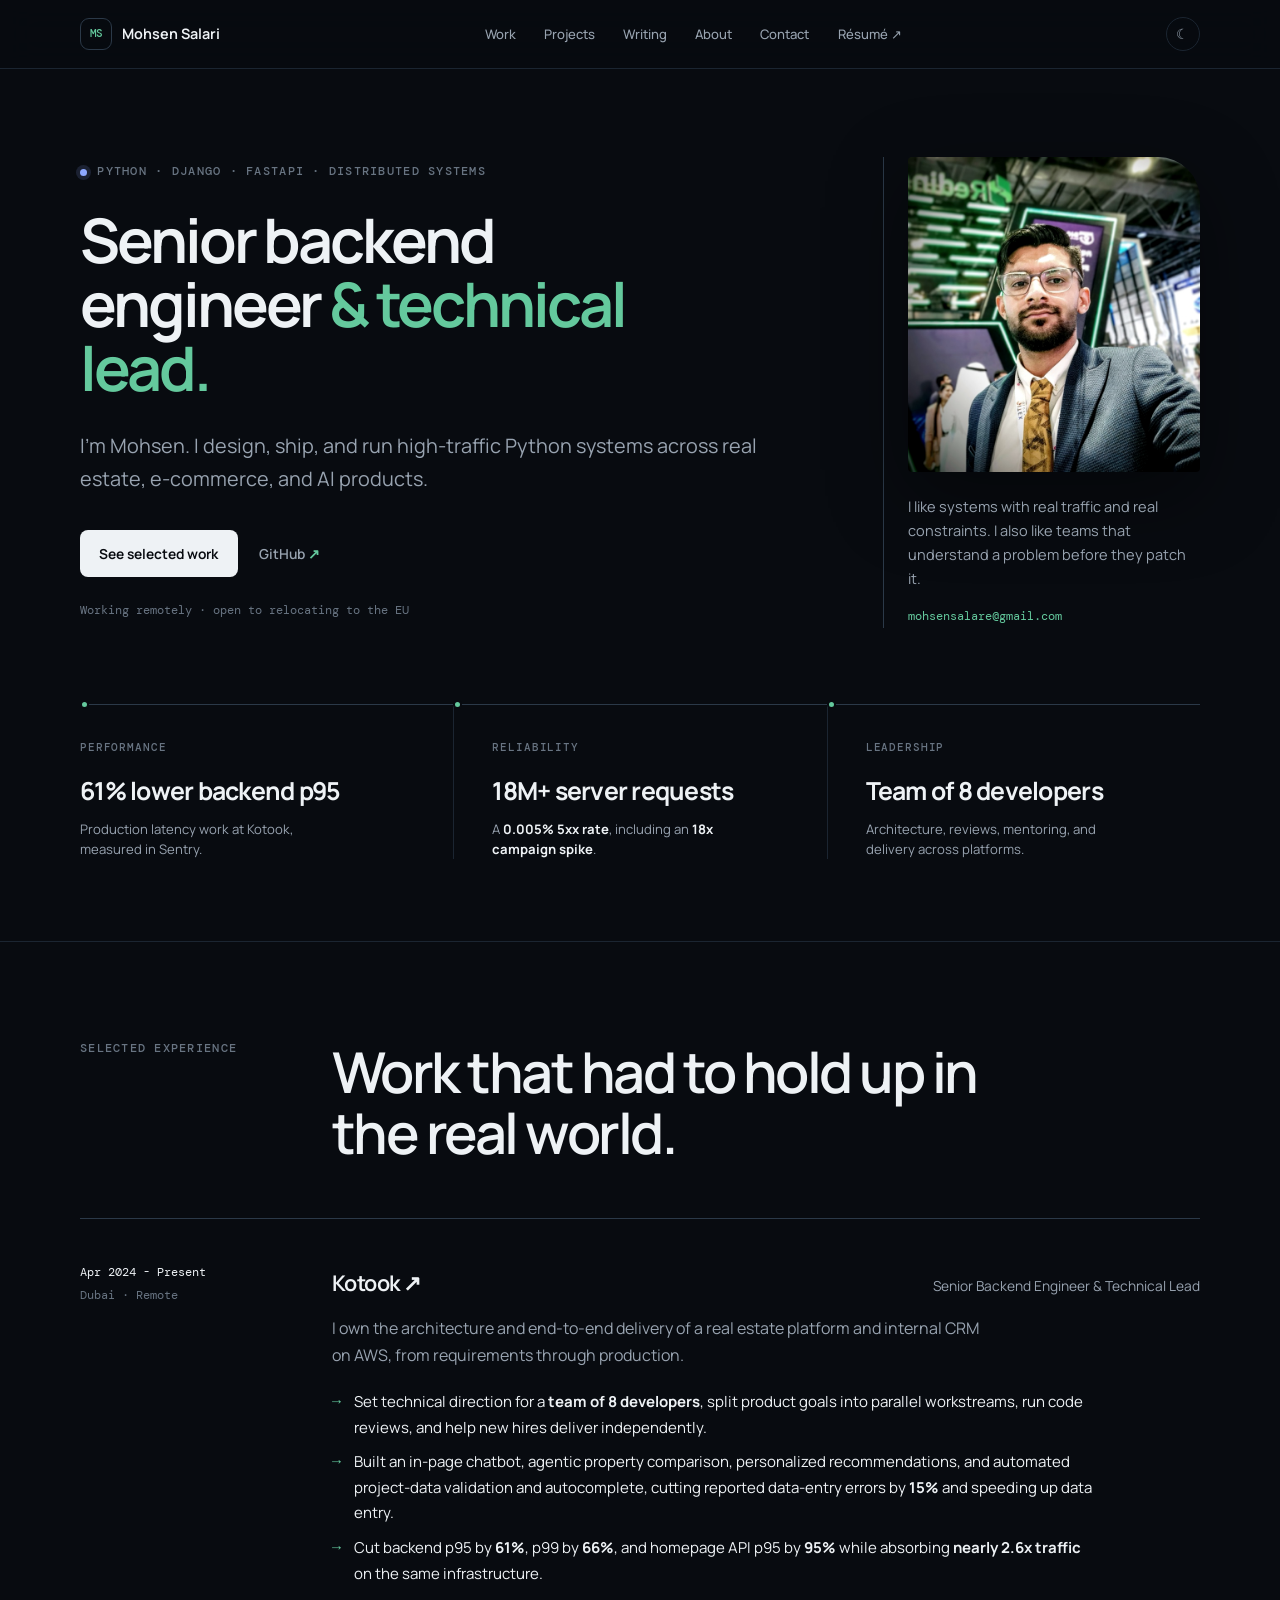
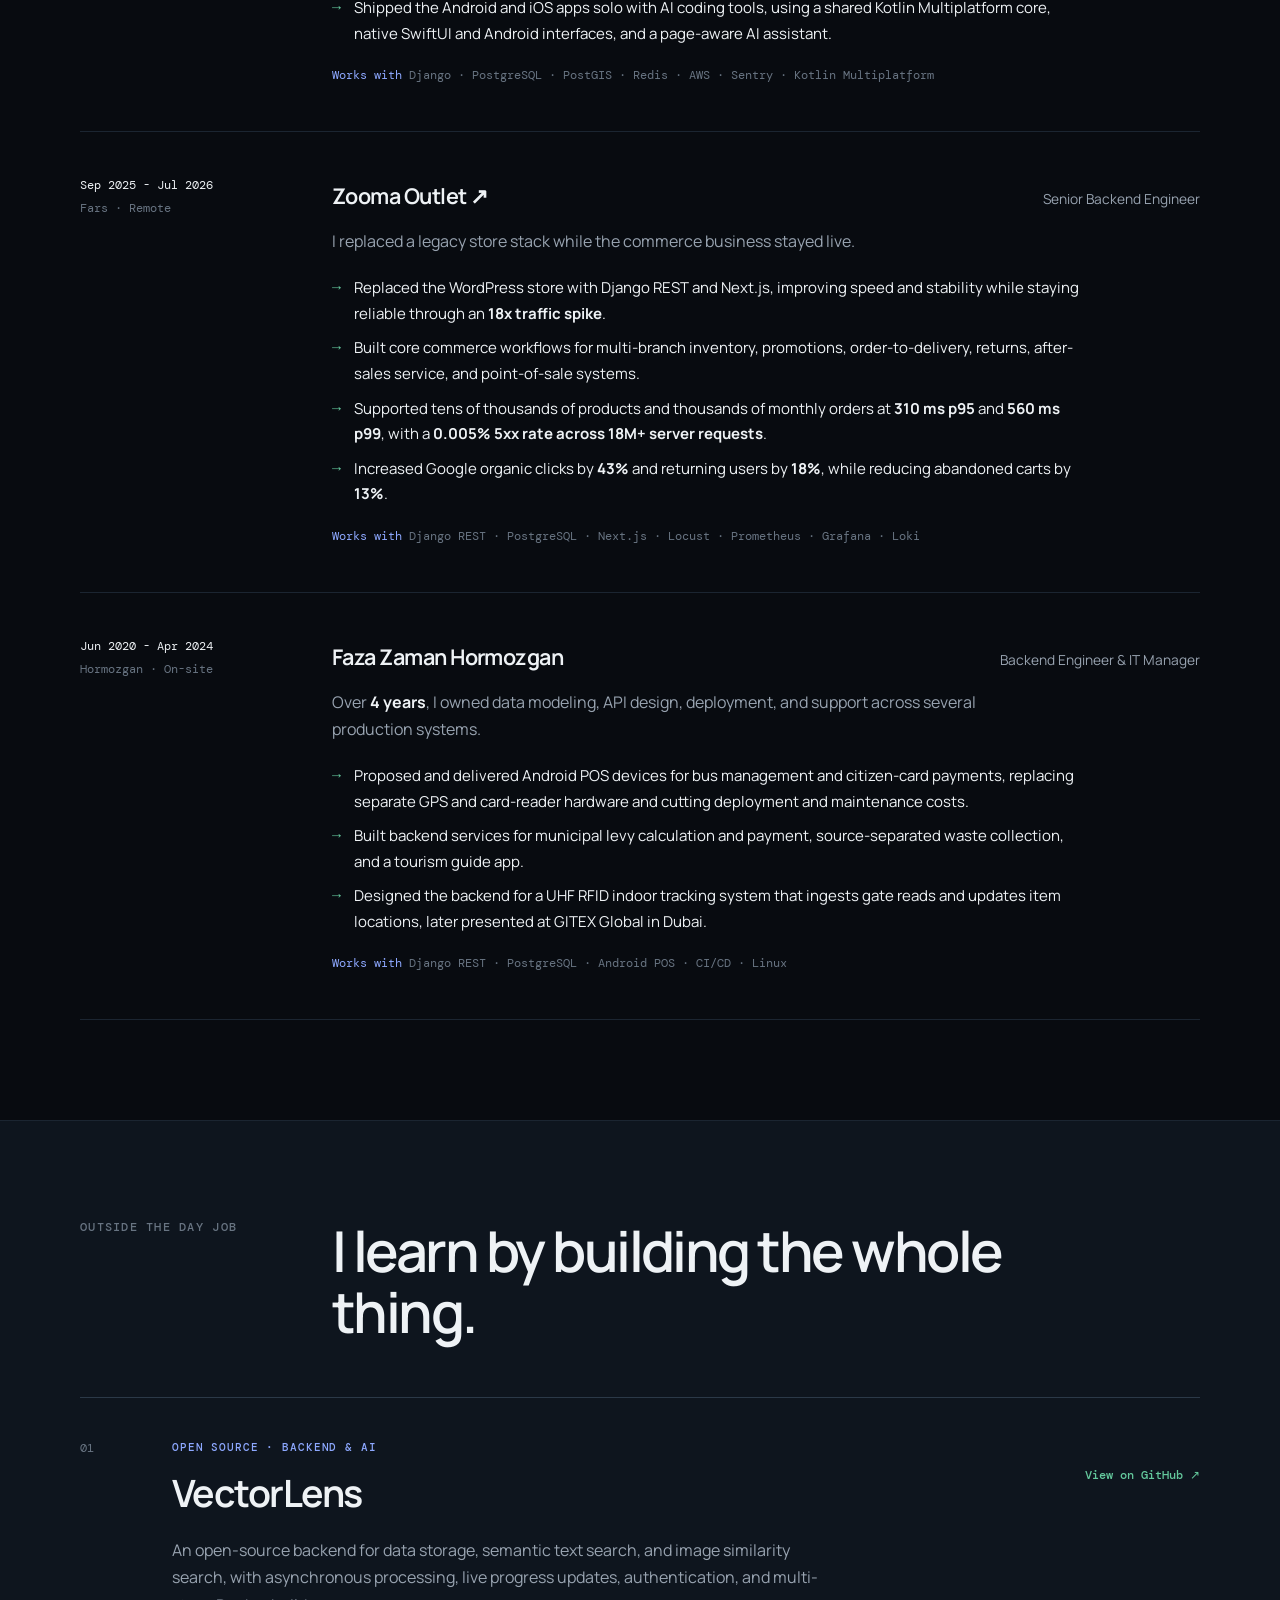
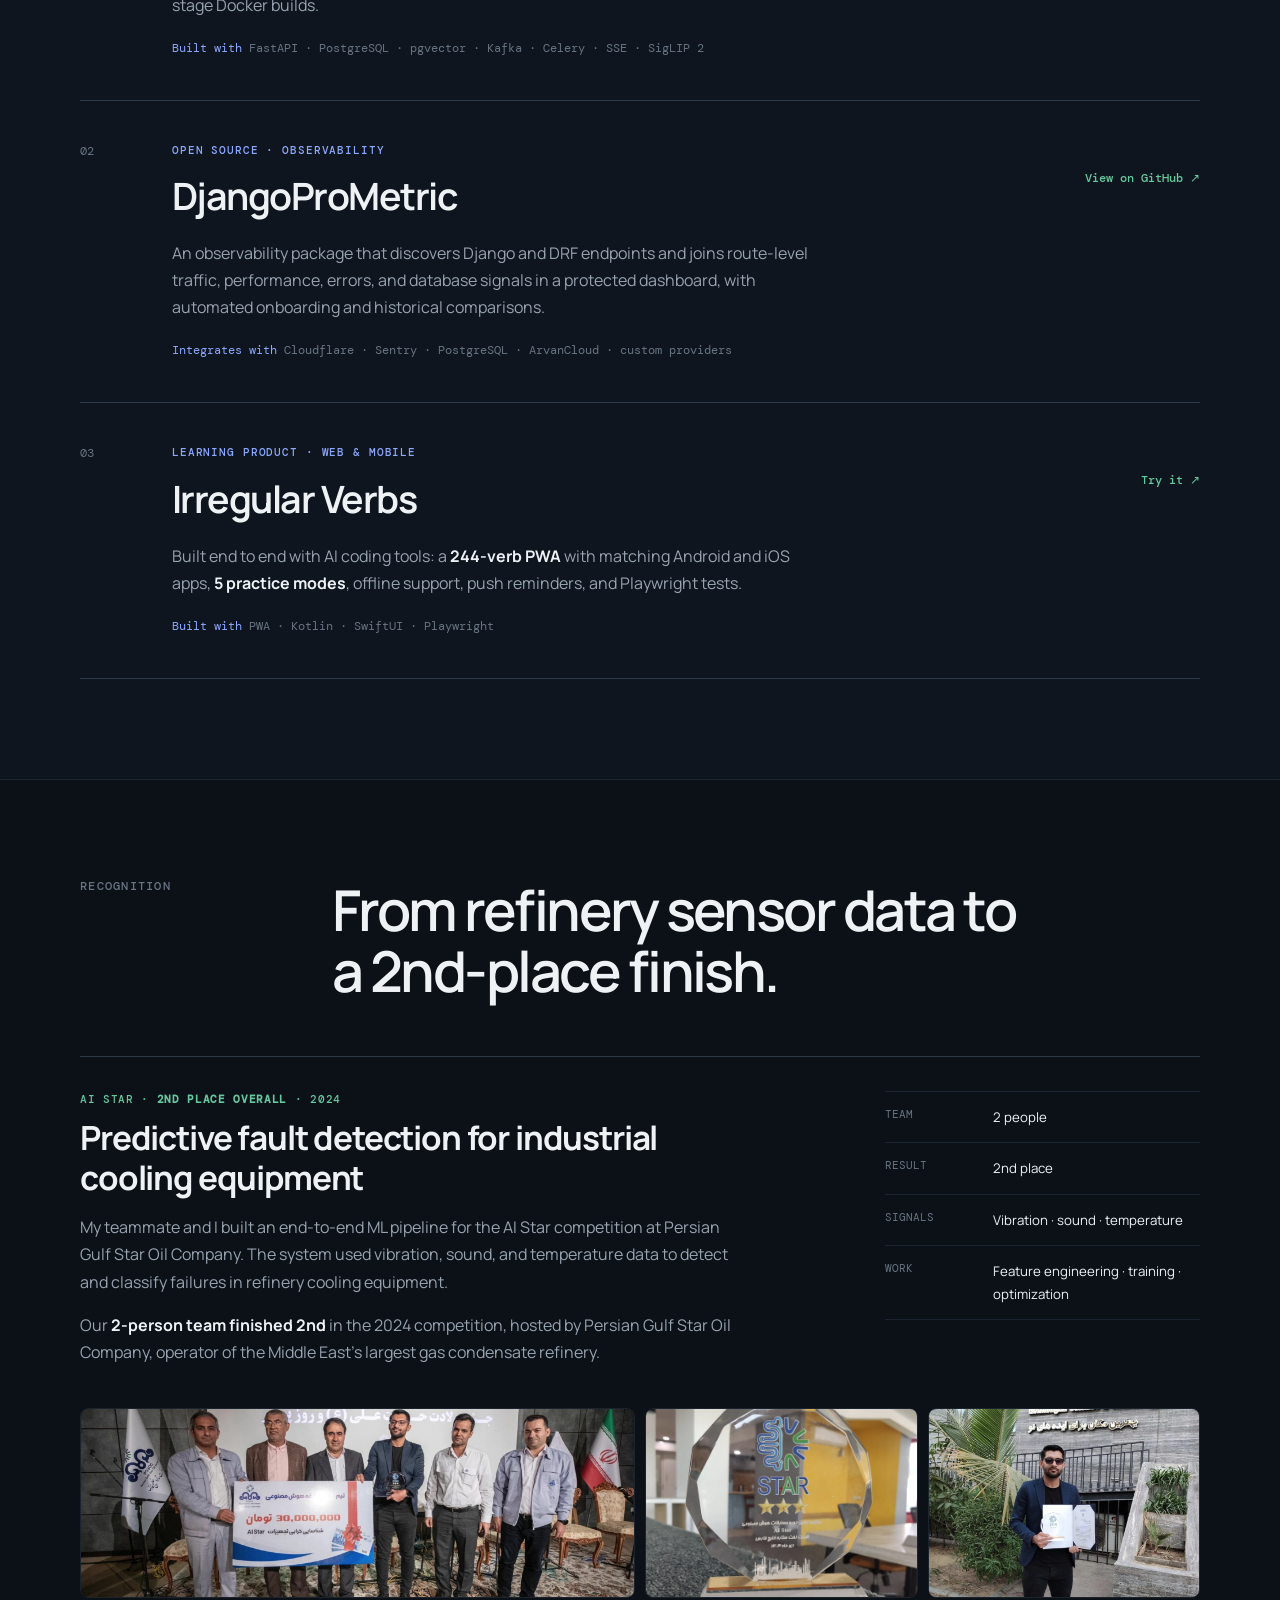
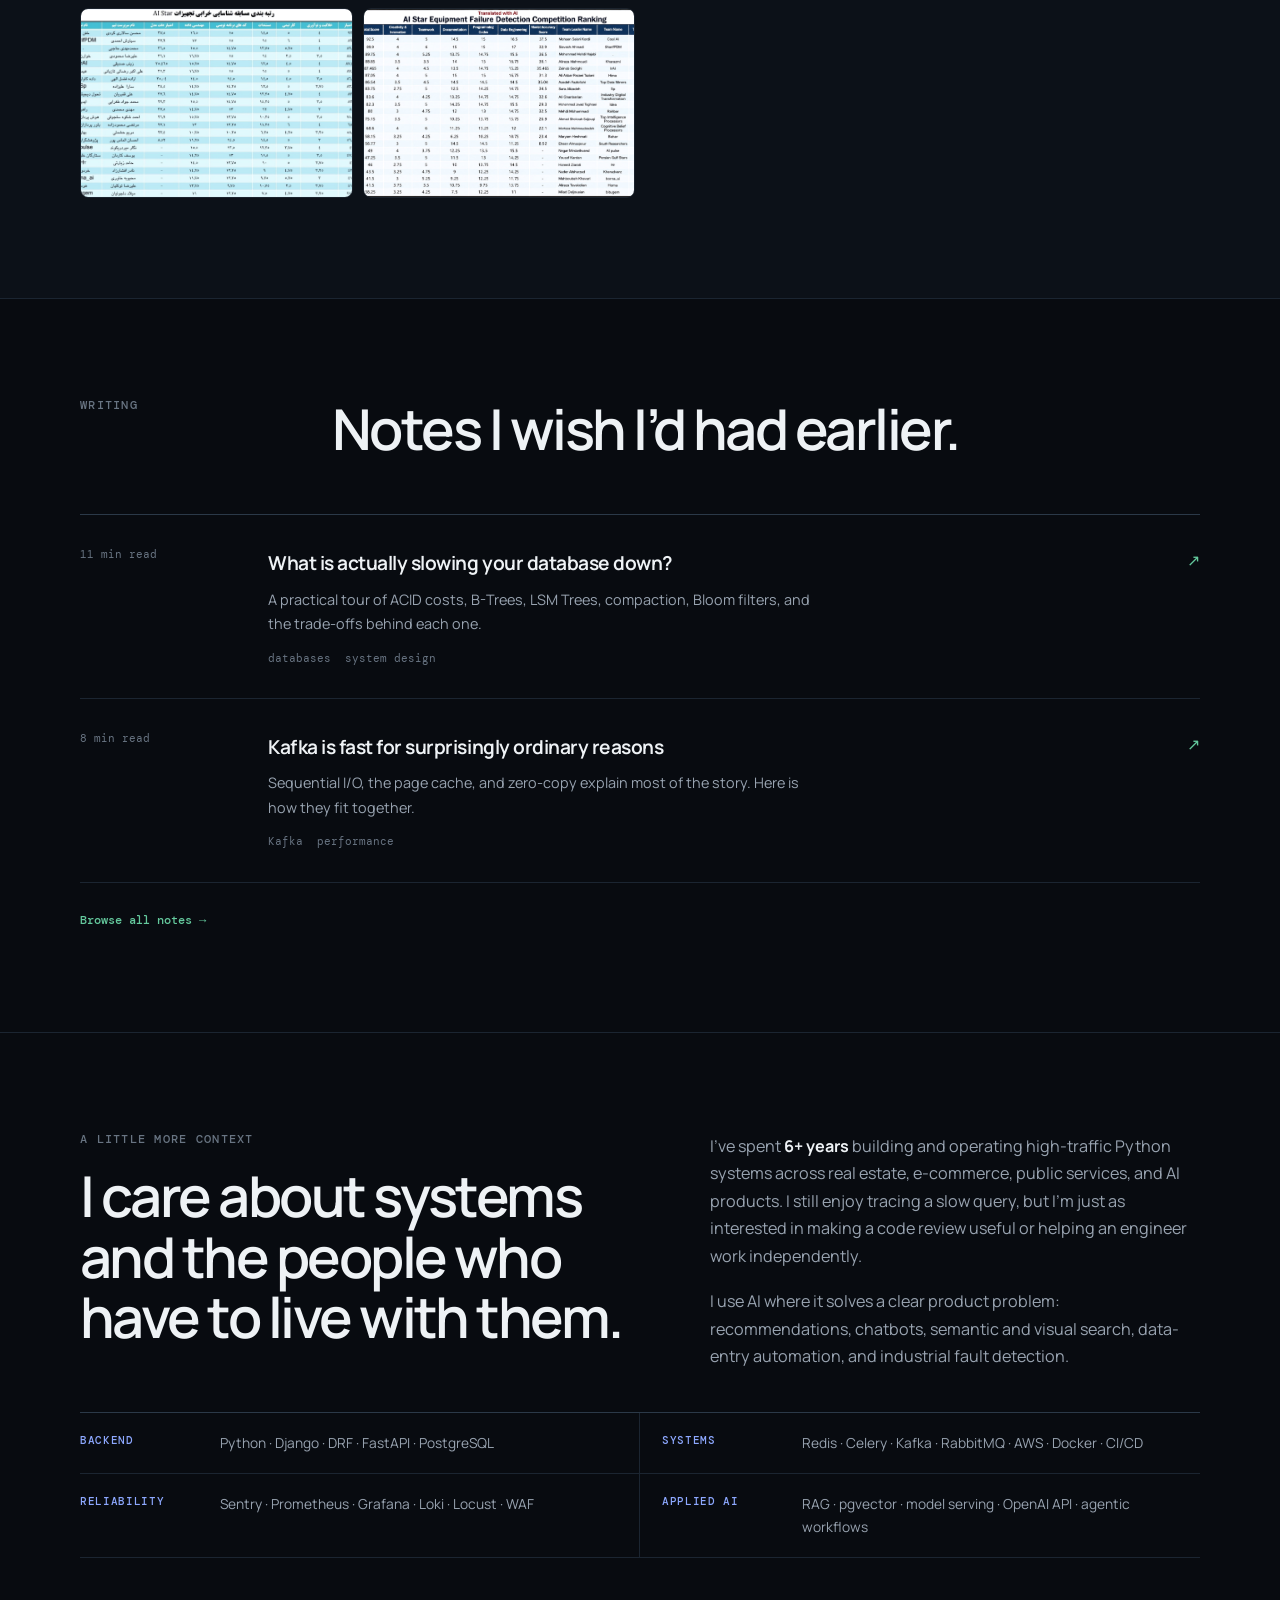
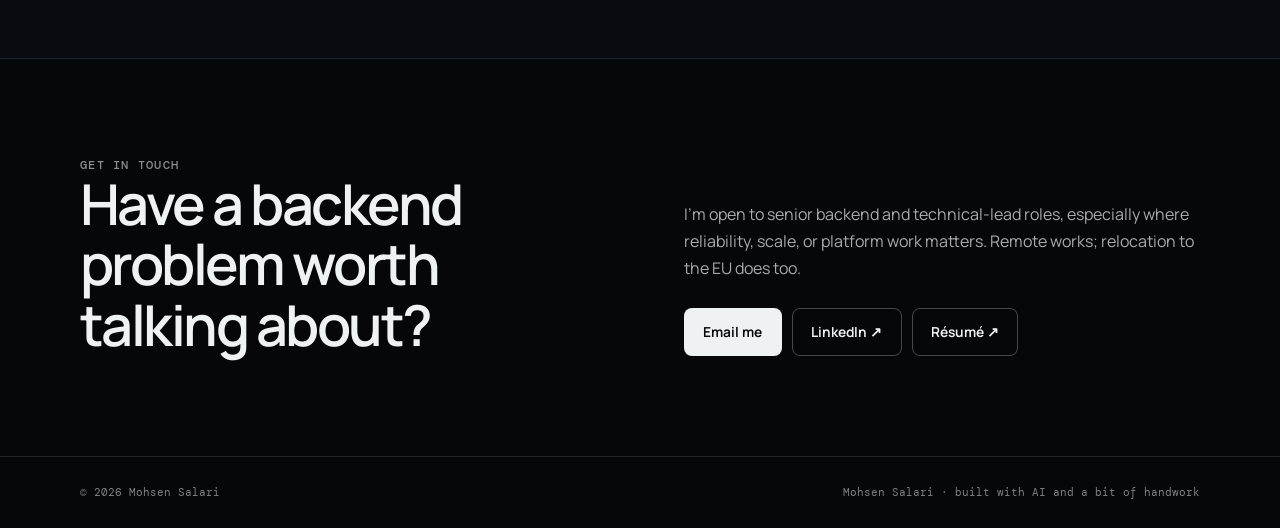
==== index.html @ 6bbbc117 "Publish portfolio and resume" ====
<!DOCTYPE html>
<html lang="en" data-theme="dark">
<head>
<meta charset="UTF-8" />
<meta name="viewport" content="width=device-width, initial-scale=1.0" />
<title>Mohsen Salari - Senior Backend Engineer</title>
<meta name="description" content="Mohsen Salari is a senior Python backend engineer and technical lead building reliable APIs, data systems, and production infrastructure." />
<meta name="author" content="Mohsen Salari" />
<meta name="keywords" content="Mohsen Salari, senior backend engineer, Python, Django, FastAPI, distributed systems, PostgreSQL, technical lead" />
<meta name="robots" content="index, follow" />
<meta name="theme-color" content="#080b10" />
<link rel="canonical" href="https://mohsensalare.ir/" />

<meta property="og:type" content="website" />
<meta property="og:site_name" content="Mohsen Salari" />
<meta property="og:locale" content="en_US" />
<meta property="og:url" content="https://mohsensalare.ir/" />
<meta property="og:title" content="Mohsen Salari - Senior Backend Engineer" />
<meta property="og:description" content="Senior Python backend engineer and technical lead working across APIs, data, infrastructure, reliability, and applied AI." />
<meta property="og:image" content="https://mohsensalare.ir/assets/img/mohsen.jpg" />

<meta name="twitter:card" content="summary_large_image" />
<meta name="twitter:title" content="Mohsen Salari - Senior Backend Engineer" />
<meta name="twitter:description" content="Python backends, distributed systems, technical leadership, and practical AI." />
<meta name="twitter:image" content="https://mohsensalare.ir/assets/img/mohsen.jpg" />

<link rel="preconnect" href="https://fonts.googleapis.com" />
<link rel="preconnect" href="https://fonts.gstatic.com" crossorigin />
<link href="https://fonts.googleapis.com/css2?family=DM+Mono:wght@300;400;500&amp;family=Manrope:wght@400;500;600;700&amp;display=swap" rel="stylesheet" />
<link rel="icon" href="data:image/svg+xml,<svg xmlns='http://www.w3.org/2000/svg' viewBox='0 0 100 100'><rect width='100' height='100' rx='22' fill='%23111b2e'/><text x='50' y='68' font-size='54' font-family='Arial' font-weight='700' fill='%23f4f7fb' text-anchor='middle'>MS</text></svg>" />
<link rel="stylesheet" href="assets/css/style.css" />

<script type="application/ld+json">
{
  "@context": "https://schema.org",
  "@type": "Person",
  "name": "Mohsen Salari",
  "url": "https://mohsensalare.ir/",
  "image": "https://mohsensalare.ir/assets/img/mohsen.jpg",
  "jobTitle": "Senior Backend Engineer and Technical Lead",
  "email": "mailto:mohsensalare@gmail.com",
  "knowsAbout": ["Python", "Django", "FastAPI", "Distributed Systems", "PostgreSQL", "Backend Engineering"],
  "sameAs": [
    "https://github.com/mohsensalare",
    "https://www.linkedin.com/in/mohsensalare"
  ]
}
</script>
</head>
<body>

<header class="nav">
  <div class="wrap nav-inner">
    <a href="#top" class="brand" aria-label="Mohsen Salari, home"><span class="sig">MS</span><span>Mohsen Salari</span></a>
    <nav class="nav-links" id="navlinks" aria-label="Main navigation">
      <a href="#work">Work</a>
      <a href="#projects">Projects</a>
      <a href="#writing">Writing</a>
      <a href="#about">About</a>
      <a href="#contact">Contact</a>
      <a href="assets/MohsenSalari-Resume.pdf" target="_blank" rel="noopener">Résumé ↗</a>
    </nav>
    <div class="nav-actions">
      <button class="theme-toggle" id="themeBtn" aria-label="Switch color theme">☾</button>
      <button class="nav-toggle" id="navToggle" aria-label="Open menu" aria-expanded="false">Menu</button>
    </div>
  </div>
</header>

<main>
  <section class="hero" id="top">
    <div class="wrap hero-layout">
      <div class="hero-copy reveal">
        <p class="eyebrow"><span class="status-dot" aria-hidden="true"></span>Python · Django · FastAPI · Distributed systems</p>
        <h1>Senior backend engineer <em>&amp; technical lead.</em></h1>
        <p class="lead">I’m Mohsen. I design, ship, and run high-traffic Python systems across real estate, e-commerce, and AI products.</p>
        <div class="hero-cta">
          <a href="#work" class="btn btn-primary">See selected work</a>
          <a href="https://github.com/mohsensalare" target="_blank" rel="noopener" class="text-link">GitHub <span>↗</span></a>
        </div>
        <p class="availability">Working remotely · open to relocating to the EU</p>
      </div>

      <aside class="hero-aside reveal" aria-label="A quick introduction">
        <figure class="portrait">
          <img src="assets/img/mohsen.jpg" alt="Mohsen Salari" />
        </figure>
        <p>I like systems with real traffic and real constraints. I also like teams that understand a problem before they patch it.</p>
        <a href="mailto:mohsensalare@gmail.com">mohsensalare@gmail.com</a>
      </aside>
    </div>

    <div class="wrap trace reveal" aria-label="Selected production outcomes">
      <div class="trace-line" aria-hidden="true"><span></span><span></span><span></span></div>
      <article>
        <span class="trace-label">Performance</span>
        <strong>61% lower backend p95</strong>
        <p>Production latency work at Kotook, measured in Sentry.</p>
      </article>
      <article>
        <span class="trace-label">Reliability</span>
        <strong>18M+ server requests</strong>
        <p>A <span class="metric">0.005% 5xx rate</span>, including an <span class="metric">18x campaign spike</span>.</p>
      </article>
      <article>
        <span class="trace-label">Leadership</span>
        <strong>Team of 8 developers</strong>
        <p>Architecture, reviews, mentoring, and delivery across platforms.</p>
      </article>
    </div>
  </section>

  <section id="work">
    <div class="wrap">
      <div class="section-head reveal">
        <p class="eyebrow">Selected experience</p>
        <h2>Work that had to hold up in the real world.</h2>
      </div>

      <div class="timeline">
        <article class="tl-item reveal">
          <div class="tl-when"><span>Apr 2024 - Present</span><span>Dubai · Remote</span></div>
          <div class="tl-content">
            <div class="tl-heading">
              <h3><a href="https://kotook.ae" target="_blank" rel="noopener">Kotook ↗</a></h3>
              <p>Senior Backend Engineer &amp; Technical Lead</p>
            </div>
            <p class="tl-intro">I own the architecture and end-to-end delivery of a real estate platform and internal CRM on AWS, from requirements through production.</p>
            <ul class="outcomes">
              <li>Set technical direction for a <strong class="metric">team of 8 developers</strong>, split product goals into parallel workstreams, run code reviews, and help new hires deliver independently.</li>
              <li>Built an in-page chatbot, agentic property comparison, personalized recommendations, and automated project-data validation and autocomplete, cutting reported data-entry errors by <strong class="metric">15%</strong> and speeding up data entry.</li>
              <li>Cut backend p95 by <strong class="metric">61%</strong>, p99 by <strong class="metric">66%</strong>, and homepage API p95 by <strong class="metric">95%</strong> while absorbing <strong class="metric">nearly 2.6x traffic</strong> on the same infrastructure.</li>
              <li>Shipped the Android and iOS apps solo with AI coding tools, using a shared Kotlin Multiplatform core, native SwiftUI and Android interfaces, and a page-aware AI assistant.</li>
            </ul>
            <p class="tech-line"><span>Works with</span> Django · PostgreSQL · PostGIS · Redis · AWS · Sentry · Kotlin Multiplatform</p>
          </div>
        </article>

        <article class="tl-item reveal">
          <div class="tl-when"><span>Sep 2025 - Jul 2026</span><span>Fars · Remote</span></div>
          <div class="tl-content">
            <div class="tl-heading">
              <h3><a href="https://zoomaoutlet.com" target="_blank" rel="noopener">Zooma Outlet ↗</a></h3>
              <p>Senior Backend Engineer</p>
            </div>
            <p class="tl-intro">I replaced a legacy store stack while the commerce business stayed live.</p>
            <ul class="outcomes">
              <li>Replaced the WordPress store with Django REST and Next.js, improving speed and stability while staying reliable through an <strong class="metric">18x traffic spike</strong>.</li>
              <li>Built core commerce workflows for multi-branch inventory, promotions, order-to-delivery, returns, after-sales service, and point-of-sale systems.</li>
              <li>Supported tens of thousands of products and thousands of monthly orders at <strong class="metric">310 ms p95</strong> and <strong class="metric">560 ms p99</strong>, with a <strong class="metric">0.005% 5xx rate across 18M+ server requests</strong>.</li>
              <li>Increased Google organic clicks by <strong class="metric">43%</strong> and returning users by <strong class="metric">18%</strong>, while reducing abandoned carts by <strong class="metric">13%</strong>.</li>
            </ul>
            <p class="tech-line"><span>Works with</span> Django REST · PostgreSQL · Next.js · Locust · Prometheus · Grafana · Loki</p>
          </div>
        </article>

        <article class="tl-item reveal">
          <div class="tl-when"><span>Jun 2020 - Apr 2024</span><span>Hormozgan · On-site</span></div>
          <div class="tl-content">
            <div class="tl-heading">
              <h3>Faza Zaman Hormozgan</h3>
              <p>Backend Engineer &amp; IT Manager</p>
            </div>
            <p class="tl-intro">Over <strong class="metric">4 years</strong>, I owned data modeling, API design, deployment, and support across several production systems.</p>
            <ul class="outcomes">
              <li>Proposed and delivered Android POS devices for bus management and citizen-card payments, replacing separate GPS and card-reader hardware and cutting deployment and maintenance costs.</li>
              <li>Built backend services for municipal levy calculation and payment, source-separated waste collection, and a tourism guide app.</li>
              <li>Designed the backend for a UHF RFID indoor tracking system that ingests gate reads and updates item locations, later presented at GITEX Global in Dubai.</li>
            </ul>
            <p class="tech-line"><span>Works with</span> Django REST · PostgreSQL · Android POS · CI/CD · Linux</p>
          </div>
        </article>
      </div>
    </div>
  </section>

  <section id="projects" class="tinted">
    <div class="wrap">
      <div class="section-head reveal">
        <p class="eyebrow">Outside the day job</p>
        <h2>I learn by building the whole thing.</h2>
      </div>

      <div class="project-list">
        <article class="project project-featured reveal">
          <div class="project-index">01</div>
          <div>
            <p class="project-kicker">Open source · Backend &amp; AI</p>
            <h3>VectorLens</h3>
            <p>An open-source backend for data storage, semantic text search, and image similarity search, with asynchronous processing, live progress updates, authentication, and multi-stage Docker builds.</p>
            <p class="tech-line"><span>Built with</span> FastAPI · PostgreSQL · pgvector · Kafka · Celery · SSE · SigLIP 2</p>
          </div>
          <a class="project-action" href="https://github.com/mohsensalare/VectorLens" target="_blank" rel="noopener">View on GitHub ↗</a>
        </article>

        <article class="project reveal">
          <div class="project-index">02</div>
          <div>
            <p class="project-kicker">Open source · Observability</p>
            <h3>DjangoProMetric</h3>
            <p>An observability package that discovers Django and DRF endpoints and joins route-level traffic, performance, errors, and database signals in a protected dashboard, with automated onboarding and historical comparisons.</p>
            <p class="tech-line"><span>Integrates with</span> Cloudflare · Sentry · PostgreSQL · ArvanCloud · custom providers</p>
          </div>
          <a class="project-action" href="https://github.com/mohsensalare/DjangoProMetric" target="_blank" rel="noopener">View on GitHub ↗</a>
        </article>

        <article class="project reveal">
          <div class="project-index">03</div>
          <div>
            <p class="project-kicker">Learning product · Web &amp; mobile</p>
            <h3>Irregular Verbs</h3>
            <p>Built end to end with AI coding tools: a <strong class="metric">244-verb PWA</strong> with matching Android and iOS apps, <strong class="metric">5 practice modes</strong>, offline support, push reminders, and Playwright tests.</p>
            <p class="tech-line"><span>Built with</span> PWA · Kotlin · SwiftUI · Playwright</p>
          </div>
          <a class="project-action" href="https://irregularverbs.ir" target="_blank" rel="noopener">Try it ↗</a>
        </article>
      </div>
    </div>
  </section>

  <section id="recognition" class="recognition">
    <div class="wrap">
      <div class="section-head reveal">
        <p class="eyebrow">Recognition</p>
        <h2>From refinery sensor data to a 2nd-place finish.</h2>
      </div>

      <div class="award-grid reveal">
        <div class="award-copy">
          <p class="award-meta">AI Star · <strong class="metric">2nd place overall</strong> · 2024</p>
          <h3>Predictive fault detection for industrial cooling equipment</h3>
          <p>My teammate and I built an end-to-end ML pipeline for the AI Star competition at Persian Gulf Star Oil Company. The system used vibration, sound, and temperature data to detect and classify failures in refinery cooling equipment.</p>
          <p>Our <strong class="metric">2-person team finished 2nd</strong> in the 2024 competition, hosted by Persian Gulf Star Oil Company, operator of the Middle East's largest gas condensate refinery.</p>
        </div>
        <dl class="award-facts">
          <div><dt>Team</dt><dd>2 people</dd></div>
          <div><dt>Result</dt><dd>2nd place</dd></div>
          <div><dt>Signals</dt><dd>Vibration · sound · temperature</dd></div>
          <div><dt>Work</dt><dd>Feature engineering · training · optimization</dd></div>
        </dl>
      </div>

      <div class="gallery reveal" aria-label="AI Star competition photos and documents">
        <button class="shot shot-wide" type="button"><img src="assets/img/ai-star-ceremony.jpg" alt="Receiving the AI Star award at Persian Gulf Star Oil Company" loading="lazy" /></button>
        <button class="shot" type="button"><img src="assets/img/ai-star-award.jpg" alt="AI Star competition trophy" loading="lazy" /></button>
        <button class="shot" type="button"><img src="assets/img/ai-star-certificate.jpg" alt="Mohsen Salari with the AI Star award and certificate" loading="lazy" /></button>
        <button class="shot" type="button"><img src="assets/img/ai-star-ranks-fa.jpg" alt="AI Star final ranking in Persian" loading="lazy" /></button>
        <button class="shot" type="button"><img src="assets/img/ai-star-ranks-en.jpg" alt="AI Star final ranking translated into English" loading="lazy" /></button>
      </div>
    </div>
  </section>

  <section id="writing">
    <div class="wrap">
      <div class="section-head reveal">
        <p class="eyebrow">Writing</p>
        <h2>Notes I wish I’d had earlier.</h2>
      </div>
      <div class="posts">
        <a class="post-row reveal" href="blog/why-your-database-is-choking.html">
          <span class="date">11 min read</span>
          <h3>What is actually slowing your database down?</h3>
          <span class="arrow">↗</span>
          <p class="excerpt">A practical tour of ACID costs, B-Trees, LSM Trees, compaction, Bloom filters, and the trade-offs behind each one.</p>
          <span class="ptags"><span>databases</span><span>system design</span></span>
        </a>
        <a class="post-row reveal" href="blog/why-kafka-is-fast.html">
          <span class="date">8 min read</span>
          <h3>Kafka is fast for surprisingly ordinary reasons</h3>
          <span class="arrow">↗</span>
          <p class="excerpt">Sequential I/O, the page cache, and zero-copy explain most of the story. Here is how they fit together.</p>
          <span class="ptags"><span>Kafka</span><span>performance</span></span>
        </a>
      </div>
      <a class="more-link reveal" href="blog/">Browse all notes →</a>
    </div>
  </section>

  <section id="about" class="about">
    <div class="wrap about-layout">
      <div class="section-head reveal">
        <p class="eyebrow">A little more context</p>
        <h2>I care about systems and the people who have to live with them.</h2>
      </div>
      <div class="about-copy reveal">
        <p>I’ve spent <strong class="metric">6+ years</strong> building and operating high-traffic Python systems across real estate, e-commerce, public services, and AI products. I still enjoy tracing a slow query, but I’m just as interested in making a code review useful or helping an engineer work independently.</p>
        <p>I use AI where it solves a clear product problem: recommendations, chatbots, semantic and visual search, data-entry automation, and industrial fault detection.</p>
      </div>
      <div class="toolbox reveal" aria-label="Core skills">
        <div><span>Backend</span><p>Python · Django · DRF · FastAPI · PostgreSQL</p></div>
        <div><span>Systems</span><p>Redis · Celery · Kafka · RabbitMQ · AWS · Docker · CI/CD</p></div>
        <div><span>Reliability</span><p>Sentry · Prometheus · Grafana · Loki · Locust · WAF</p></div>
        <div><span>Applied AI</span><p>RAG · pgvector · model serving · OpenAI API · agentic workflows</p></div>
      </div>
    </div>
  </section>

  <section id="contact" class="contact">
    <div class="wrap contact-layout">
      <div class="reveal">
        <p class="eyebrow">Get in touch</p>
        <h2>Have a backend problem worth talking about?</h2>
      </div>
      <div class="reveal">
        <p>I’m open to senior backend and technical-lead roles, especially where reliability, scale, or platform work matters. Remote works; relocation to the EU does too.</p>
        <div class="contact-links">
          <a href="mailto:mohsensalare@gmail.com" class="btn btn-primary">Email me</a>
          <a href="https://www.linkedin.com/in/mohsensalare" target="_blank" rel="noopener" class="btn btn-ghost">LinkedIn ↗</a>
          <a href="assets/MohsenSalari-Resume.pdf" target="_blank" rel="noopener" class="btn btn-ghost">Résumé ↗</a>
        </div>
      </div>
    </div>
  </section>
</main>

<footer class="foot">
  <div class="wrap foot-inner">
    <span>© 2026 Mohsen Salari</span>
    <span>Mohsen Salari · built with AI and a bit of handwork</span>
  </div>
</footer>

<div class="lightbox" id="lightbox" aria-hidden="true"><img src="" alt="" /></div>

<script src="assets/js/main.js"></script>
</body>
</html>
---- assets/css/style.css ----
/* Mohsen Salari — portfolio and engineering notes */
:root {
  --display: "Manrope", "Segoe UI", sans-serif;
  --body: "Manrope", "Segoe UI", sans-serif;
  --mono: "DM Mono", "SFMono-Regular", Consolas, monospace;

  --bg: #f4f7fb;
  --surface: #ffffff;
  --surface-2: #eaf0f8;
  --ink: #111b2e;
  --muted: #5c687a;
  --quiet: #7c8798;
  --line: #d9e1ec;
  --line-strong: #b9c5d5;
  --accent: #3659c9;
  --accent-2: #177f78;
  --accent-soft: #e8edff;
  --contact-bg: #111b2e;
  --contact-text: #f4f7fb;
  --shadow: 0 24px 80px rgba(22, 40, 72, 0.10);
  --maxw: 1120px;
  --ease: cubic-bezier(0.22, 0.61, 0.36, 1);
}

[data-theme="dark"] {
  --bg: #080b10;
  --surface: #0c1118;
  --surface-2: #0e151e;
  --ink: #eef2f5;
  --muted: #98a3b0;
  --quiet: #687482;
  --line: #1b2531;
  --line-strong: #2b3948;
  --accent: #64c99d;
  --accent-2: #8da8ff;
  --accent-soft: #10271f;
  --contact-bg: #05070a;
  --contact-text: #eef2f5;
  --shadow: 0 24px 80px rgba(0, 0, 0, 0.42);
}

*, *::before, *::after { box-sizing: border-box; margin: 0; padding: 0; }
html { scroll-behavior: smooth; -webkit-text-size-adjust: 100%; overflow-x: hidden; }
body {
  min-width: 320px;
  background: var(--bg);
  color: var(--ink);
  font-family: var(--body);
  font-size: 16px;
  line-height: 1.7;
  overflow-x: hidden;
  -webkit-font-smoothing: antialiased;
  text-rendering: optimizeLegibility;
  transition: background 0.3s var(--ease), color 0.3s var(--ease);
}
a { color: inherit; text-decoration: none; }
img { display: block; max-width: 100%; }
button, input, textarea, select { font: inherit; }
::selection { background: var(--accent); color: var(--surface); }
:focus-visible { outline: 3px solid color-mix(in srgb, var(--accent) 65%, transparent); outline-offset: 4px; border-radius: 3px; }

.wrap { width: min(calc(100% - 48px), var(--maxw)); margin: 0 auto; }
section { padding: 100px 0; scroll-margin-top: 68px; }
section + section { border-top: 1px solid var(--line); }
.tinted { background: var(--surface-2); }

.eyebrow {
  display: flex;
  align-items: center;
  gap: 0.65rem;
  color: var(--quiet);
  font: 500 0.72rem/1.3 var(--mono);
  letter-spacing: 0.11em;
  text-transform: uppercase;
}
.status-dot { width: 7px; height: 7px; border-radius: 50%; background: var(--accent-2); box-shadow: 0 0 0 4px color-mix(in srgb, var(--accent-2) 14%, transparent); }
.section-head { display: grid; grid-template-columns: 220px minmax(0, 720px); gap: 32px; align-items: start; margin-bottom: 54px; }
.section-head h2,
.contact h2 {
  max-width: 22ch;
  font: 600 clamp(2rem, 4.4vw, 3.65rem)/1.08 var(--display);
  letter-spacing: -0.045em;
}

/* navigation */
.nav {
  position: sticky;
  top: 0;
  z-index: 50;
  background: color-mix(in srgb, var(--bg) 86%, transparent);
  border-bottom: 1px solid var(--line);
  backdrop-filter: blur(18px) saturate(1.25);
}
.nav-inner { height: 68px; display: flex; align-items: center; justify-content: space-between; }
.brand { display: flex; align-items: center; gap: 0.65rem; font-size: 0.9rem; font-weight: 650; }
.sig {
  display: grid;
  place-items: center;
  width: 32px;
  height: 32px;
  border: 1px solid var(--line-strong);
  border-radius: 9px;
  color: var(--accent);
  font: 500 0.66rem/1 var(--mono);
  letter-spacing: -0.05em;
}
.nav-links { display: flex; align-items: center; gap: clamp(1rem, 2.2vw, 2rem); }
.nav-links a { color: var(--muted); font-size: 0.82rem; font-weight: 500; transition: color 0.2s var(--ease); }
.nav-links a:hover { color: var(--ink); }
.nav-actions { display: flex; align-items: center; gap: 0.8rem; }
.theme-toggle, .nav-toggle { background: transparent; border: 0; color: var(--muted); cursor: pointer; }
.theme-toggle { width: 34px; height: 34px; border: 1px solid var(--line); border-radius: 50%; font-size: 0.9rem; }
.nav-toggle { display: none; font-size: 0.78rem; font-family: var(--mono); }

/* hero */
.hero { padding: 88px 0 82px; border-top: 0; }
.hero-layout { display: grid; grid-template-columns: minmax(0, 1.5fr) minmax(250px, 0.65fr); gap: 72px; align-items: center; }
.hero h1 {
  max-width: 16ch;
  margin-top: 28px;
  font: 650 clamp(2.8rem, 4.8vw, 4.45rem)/1.04 var(--display);
  letter-spacing: -0.05em;
}
.hero h1 em { color: var(--accent); font-style: normal; }
.hero .lead { max-width: 62ch; margin-top: 30px; color: var(--muted); font-size: clamp(1.03rem, 1.8vw, 1.24rem); line-height: 1.65; }
.hero-cta { display: flex; align-items: center; flex-wrap: wrap; gap: 1.3rem; margin-top: 34px; }
.availability { margin-top: 24px; color: var(--quiet); font: 400 0.73rem/1.6 var(--mono); }
.hero-aside { border-left: 1px solid var(--line-strong); padding-left: 24px; }
.portrait { width: 100%; aspect-ratio: 1 / 1.08; overflow: hidden; border-radius: 4px 42px 4px 4px; box-shadow: var(--shadow); }
.portrait img { width: 100%; height: 100%; object-fit: cover; object-position: 50% 32%; filter: saturate(0.82) contrast(1.02); }
.hero-aside p { margin-top: 22px; color: var(--muted); font-size: 0.91rem; line-height: 1.65; }
.hero-aside > a { display: inline-block; margin-top: 18px; color: var(--accent); font: 400 0.74rem/1.4 var(--mono); }

.btn { display: inline-flex; align-items: center; justify-content: center; min-height: 46px; padding: 0.7rem 1.15rem; border: 1px solid transparent; border-radius: 8px; font-size: 0.86rem; font-weight: 650; transition: transform 0.2s var(--ease), background 0.2s var(--ease), border-color 0.2s var(--ease); }
.btn:hover { transform: translateY(-2px); }
.btn-primary { background: var(--ink); color: var(--bg); }
.btn-primary:hover { background: var(--accent); color: #fff; }
.btn-ghost { border-color: var(--line-strong); color: var(--ink); }
.btn-ghost:hover { border-color: var(--accent); color: var(--accent); }
.text-link { color: var(--muted); font-size: 0.86rem; font-weight: 600; }
.text-link span { color: var(--accent); }
.text-link:hover { color: var(--accent); }

/* signature production trace */
.trace { position: relative; display: grid; grid-template-columns: repeat(3, 1fr); gap: 0; margin-top: 76px; }
.trace-line { position: absolute; top: 0; left: 0; right: 0; height: 1px; background: var(--line-strong); }
.trace-line span { position: absolute; top: -4px; width: 9px; height: 9px; border: 2px solid var(--bg); border-radius: 50%; background: var(--accent); }
.trace-line span:nth-child(1) { left: 0; }
.trace-line span:nth-child(2) { left: 33.333%; }
.trace-line span:nth-child(3) { left: 66.666%; }
.trace article { padding: 28px 38px 0 0; }
.trace article + article { padding-left: 38px; border-left: 1px solid var(--line); }
.trace-label { color: var(--quiet); font: 500 0.68rem/1 var(--mono); letter-spacing: 0.08em; text-transform: uppercase; }
.trace strong { display: block; margin-top: 10px; font-size: clamp(1.2rem, 2vw, 1.55rem); letter-spacing: -0.03em; }
.trace p { max-width: 29ch; margin-top: 7px; color: var(--muted); font-size: 0.82rem; line-height: 1.55; }

/* experience */
.timeline { border-top: 1px solid var(--line-strong); }
.tl-item { display: grid; grid-template-columns: 220px 1fr; gap: 32px; padding: 46px 0; border-bottom: 1px solid var(--line); }
.tl-when { display: flex; flex-direction: column; gap: 7px; color: var(--quiet); font: 400 0.72rem/1.4 var(--mono); }
.tl-when span:first-child { color: var(--ink); }
.tl-heading { display: flex; justify-content: space-between; gap: 24px; align-items: baseline; }
.tl-heading h3 { font-size: 1.35rem; font-weight: 650; letter-spacing: -0.025em; }
.tl-heading h3 a:hover { color: var(--accent); }
.tl-heading > p { color: var(--muted); font-size: 0.86rem; }
.tl-intro { max-width: 66ch; margin-top: 13px; color: var(--muted); }
.outcomes { display: grid; gap: 9px; max-width: 76ch; margin-top: 20px; list-style: none; }
.outcomes li { position: relative; padding-left: 22px; color: var(--ink); font-size: 0.94rem; }
.outcomes li::before { content: "→"; position: absolute; left: 0; color: var(--accent); font-family: var(--mono); }
.metric { color: var(--ink); font-weight: 700; }
.award-meta .metric { color: inherit; }
.tech-line { margin-top: 20px; color: var(--quiet); font: 400 0.72rem/1.65 var(--mono); }
.tech-line span { color: var(--accent-2); }

/* projects */
.project-list { border-top: 1px solid var(--line-strong); }
.project { display: grid; grid-template-columns: 64px 1fr auto; gap: 28px; align-items: start; padding: 42px 0; border-bottom: 1px solid var(--line-strong); }
.project-index { color: var(--quiet); font: 400 0.72rem/1.6 var(--mono); }
.project-kicker { color: var(--accent-2); font: 500 0.68rem/1.4 var(--mono); letter-spacing: 0.08em; text-transform: uppercase; }
.project h3 { margin-top: 6px; font-size: clamp(1.6rem, 3vw, 2.35rem); font-weight: 650; letter-spacing: -0.04em; }
.project > div:nth-child(2) > p:not(.project-kicker):not(.tech-line) { max-width: 65ch; margin-top: 12px; color: var(--muted); }
.project-action { margin-top: 27px; color: var(--accent); font: 500 0.74rem/1.4 var(--mono); white-space: nowrap; }
.project-action:hover { text-decoration: underline; text-underline-offset: 4px; }

/* writing */
.posts { border-top: 1px solid var(--line-strong); }
.post-row { display: grid; grid-template-columns: 160px 1fr auto; gap: 8px 28px; padding: 32px 0; border-bottom: 1px solid var(--line); }
.post-row .date { grid-column: 1; grid-row: 1; color: var(--quiet); font: 400 0.7rem/1.4 var(--mono); }
.post-row h3 { grid-column: 2; grid-row: 1; font-size: 1.2rem; font-weight: 650; letter-spacing: -0.025em; }
.post-row .arrow { grid-column: 3; grid-row: 1; color: var(--accent); transition: transform 0.2s var(--ease); }
.post-row .excerpt { grid-column: 2; grid-row: 2; max-width: 62ch; color: var(--muted); font-size: 0.9rem; }
.post-row .ptags { grid-column: 2; grid-row: 3; display: flex; gap: 14px; margin-top: 6px; color: var(--quiet); font: 400 0.68rem/1.4 var(--mono); }
.post-row:hover h3 { color: var(--accent); }
.post-row:hover .arrow { transform: translate(3px, -3px); }
.more-link { display: inline-flex; margin-top: 28px; color: var(--accent); font: 500 0.76rem/1.5 var(--mono); }

/* about */
.about-layout { display: grid; grid-template-columns: 1.05fr 0.95fr; gap: 42px 88px; }
.about .section-head { display: block; margin-bottom: 0; }
.about .section-head h2 { margin-top: 18px; }
.about-copy { max-width: 62ch; }
.about-copy p { color: var(--muted); font-size: 1.01rem; }
.about-copy p + p { margin-top: 18px; }
.toolbox { grid-column: 1 / -1; display: grid; grid-template-columns: repeat(2, 1fr); border-top: 1px solid var(--line-strong); }
.toolbox > div { display: grid; grid-template-columns: 120px 1fr; gap: 20px; padding: 18px 22px 18px 0; border-bottom: 1px solid var(--line); }
.toolbox > div:nth-child(odd) { border-right: 1px solid var(--line); }
.toolbox > div:nth-child(even) { padding-left: 22px; }
.toolbox span { color: var(--accent-2); font: 500 0.69rem/1.65 var(--mono); text-transform: uppercase; letter-spacing: 0.06em; }
.toolbox p { color: var(--muted); font-size: 0.86rem; }
/* recognition */
.recognition { background: var(--surface); }
.award-grid { display: grid; grid-template-columns: minmax(0, 1.4fr) minmax(270px, 0.6fr); gap: 70px; padding-top: 34px; border-top: 1px solid var(--line-strong); }
.award-meta { color: var(--accent); font: 500 0.7rem/1.5 var(--mono); letter-spacing: 0.06em; text-transform: uppercase; }
.award-copy h3 { max-width: 27ch; margin-top: 11px; font-size: clamp(1.45rem, 2.6vw, 2.15rem); line-height: 1.2; letter-spacing: -0.035em; }
.award-copy > p:not(.award-meta) { max-width: 67ch; margin-top: 16px; color: var(--muted); }
.award-facts { border-top: 1px solid var(--line); }
.award-facts > div { display: grid; grid-template-columns: 92px 1fr; gap: 16px; padding: 14px 0; border-bottom: 1px solid var(--line); }
.award-facts dt { color: var(--quiet); font: 400 0.68rem/1.55 var(--mono); text-transform: uppercase; }
.award-facts dd { color: var(--ink); font-size: 0.83rem; }
.gallery { display: grid; grid-template-columns: repeat(4, 1fr); gap: 10px; margin-top: 42px; }
.gallery .shot { min-width: 0; padding: 0; border: 0; background: transparent; cursor: zoom-in; overflow: hidden; border-radius: 8px; }
.gallery .shot-wide { grid-column: span 2; }
.gallery .shot img { width: 100%; height: 190px; object-fit: cover; border: 1px solid var(--line); border-radius: 8px; filter: saturate(0.82) contrast(1.02); transition: filter 0.3s var(--ease), transform 0.3s var(--ease); }
.gallery .shot:hover img { filter: none; transform: scale(1.015); }
.lightbox { position: fixed; inset: 0; z-index: 100; display: none; align-items: center; justify-content: center; padding: 5vh 5vw; background: rgba(0, 0, 0, 0.92); cursor: zoom-out; }
.lightbox.open { display: flex; }
.lightbox img { max-width: 100%; max-height: 90vh; border: 1px solid var(--line-strong); border-radius: 8px; }

/* contact and footer */
.contact { background: var(--contact-bg); color: var(--contact-text); }
.contact .eyebrow { color: color-mix(in srgb, var(--contact-text) 58%, transparent); }
.contact-layout { display: grid; grid-template-columns: 1fr 1fr; gap: 88px; align-items: end; }
.contact-layout > div:nth-child(2) > p { max-width: 54ch; color: color-mix(in srgb, var(--contact-text) 70%, transparent); }
.contact-links { display: flex; flex-wrap: wrap; gap: 10px; margin-top: 26px; }
.contact .btn-primary { background: var(--contact-text); color: var(--contact-bg); }
.contact .btn-ghost { color: var(--contact-text); border-color: color-mix(in srgb, var(--contact-text) 28%, transparent); }
.foot { padding: 28px 0; background: var(--contact-bg); color: color-mix(in srgb, var(--contact-text) 52%, transparent); border-top: 1px solid color-mix(in srgb, var(--contact-text) 12%, transparent); font: 400 0.68rem/1.4 var(--mono); }
.foot-inner { display: flex; justify-content: space-between; gap: 20px; }

/* article pages */
.blog-index { width: min(calc(100% - 48px), var(--maxw)); min-height: calc(100vh - 148px); margin: 0 auto; padding: 96px 0 120px; }
.blog-index .section-title { max-width: 14ch; margin-top: 20px; font: 650 clamp(2.8rem, 6vw, 5.6rem)/1 var(--display); letter-spacing: -0.06em; }
.blog-index .lead { max-width: 58ch; margin: 24px 0 58px; color: var(--muted); font-size: 1.08rem; }
.post { width: min(calc(100% - 48px), 760px); margin: 0 auto; padding: 72px 0 120px; }
.post .back { display: inline-flex; margin-bottom: 54px; color: var(--muted); font: 400 0.73rem/1.4 var(--mono); }
.post .back:hover { color: var(--accent); }
.post-head .meta { display: flex; flex-wrap: wrap; gap: 10px; color: var(--quiet); font: 400 0.7rem/1.4 var(--mono); }
.post-head h1 { max-width: 18ch; margin-top: 18px; font: 650 clamp(2.6rem, 6vw, 5rem)/1.04 var(--display); letter-spacing: -0.055em; }
.post-head .sub { max-width: 62ch; margin-top: 22px; color: var(--muted); font-size: 1.12rem; line-height: 1.68; }
.post-body { margin-top: 62px; font-size: 1.02rem; }
.post-body h2 { margin: 58px 0 18px; font-size: clamp(1.5rem, 3vw, 2rem); line-height: 1.25; letter-spacing: -0.035em; }
.post-body h3 { margin: 36px 0 13px; font-size: 1.16rem; letter-spacing: -0.02em; }
.post-body p { margin-bottom: 20px; color: color-mix(in srgb, var(--ink) 88%, var(--muted)); }
.post-body ul, .post-body ol { margin: 0 0 22px 22px; }
.post-body li { margin-bottom: 9px; padding-left: 5px; }
.post-body li::marker { color: var(--accent); }
.post-body a { color: var(--accent); border-bottom: 1px solid color-mix(in srgb, var(--accent) 30%, transparent); }
.post-body a:hover { border-bottom-color: var(--accent); }
.post-body strong { font-weight: 700; }
.post-body blockquote { margin: 32px 0; padding: 4px 0 4px 22px; border-left: 3px solid var(--accent); color: var(--muted); font-size: 1.08rem; }
.post-body code { padding: 0.12em 0.38em; background: var(--surface-2); border: 1px solid var(--line); border-radius: 4px; font: 0.86em var(--mono); }
.post-body pre { overflow-x: auto; margin: 26px 0; padding: 20px; background: var(--surface-2); border: 1px solid var(--line); border-radius: 8px; }
.post-body pre code { padding: 0; border: 0; background: transparent; line-height: 1.7; }
.post-body figure { margin: 38px 0; }
.post-body figure img { width: 100%; border: 1px solid var(--line); border-radius: 8px; }
.post-body figcaption { margin-top: 10px; color: var(--quiet); text-align: center; font: 400 0.7rem/1.55 var(--mono); }
.post-body hr { margin: 46px 0; border: 0; border-top: 1px solid var(--line); }
.post-source { margin-top: 36px; padding: 18px 20px; background: var(--surface-2); border-left: 3px solid var(--accent-2); color: var(--muted); font-size: 0.86rem; }
.post-tags { display: flex; flex-wrap: wrap; gap: 15px; margin-top: 48px; padding-top: 22px; border-top: 1px solid var(--line); color: var(--quiet); font: 400 0.68rem/1.4 var(--mono); }

/* restrained reveal */
.reveal { opacity: 0; transform: translateY(10px); transition: opacity 0.55s var(--ease), transform 0.55s var(--ease); }
.reveal.in { opacity: 1; transform: none; }

@media (max-width: 900px) {
  section { padding: 84px 0; }
  .hero-layout { grid-template-columns: 1fr; gap: 48px; }
  .hero h1 { max-width: 13ch; }
  .hero-aside { display: grid; grid-template-columns: 180px 1fr; gap: 0 24px; align-items: center; border-left: 0; padding-left: 0; }
  .portrait { grid-row: 1 / 3; aspect-ratio: 1 / 1.14; }
  .hero-aside p { margin-top: 0; }
  .hero-aside > a { align-self: start; }
  .section-head, .tl-item { grid-template-columns: 160px 1fr; }
  .about-layout, .contact-layout { gap: 44px; }
  .project { grid-template-columns: 48px 1fr; }
  .project-action { grid-column: 2; margin-top: 0; }
  .award-grid { gap: 42px; }
  .gallery { grid-template-columns: repeat(3, 1fr); }
}

@media (max-width: 720px) {
  .wrap, .blog-index, .post { width: min(calc(100% - 32px), var(--maxw)); }
  .nav-inner { height: 62px; }
  .nav-links { display: none; position: absolute; top: 62px; left: 0; right: 0; flex-direction: column; align-items: flex-start; gap: 0; padding: 10px 16px 18px; background: var(--bg); border-bottom: 1px solid var(--line); box-shadow: var(--shadow); }
  .nav-links.open { display: flex; }
  .nav-links a { width: 100%; padding: 10px 4px; }
  .nav-toggle { display: block; }
  .hero { padding: 64px 0 68px; }
  .hero h1 { margin-top: 22px; font-size: clamp(2.65rem, 11.5vw, 3.4rem); }
  .hero .lead { margin-top: 24px; }
  .hero-aside { grid-template-columns: 116px 1fr; gap: 0 18px; }
  .hero-aside p { font-size: 0.84rem; }
  .hero-aside > a { font-size: 0.64rem; overflow-wrap: anywhere; }
  .trace { grid-template-columns: 1fr; margin-top: 64px; padding-left: 22px; }
  .trace-line { top: 0; bottom: 0; left: 0; right: auto; width: 1px; height: auto; }
  .trace-line span { left: -4px !important; }
  .trace-line span:nth-child(1) { top: 0; }
  .trace-line span:nth-child(2) { top: 33.333%; }
  .trace-line span:nth-child(3) { top: 66.666%; }
  .trace article, .trace article + article { padding: 0 0 28px 18px; border-left: 0; }
  .section-head, .tl-item, .about-layout, .contact-layout { grid-template-columns: 1fr; }
  .section-head { gap: 18px; margin-bottom: 38px; }
  .section-head h2, .contact h2 { max-width: 19ch; }
  .tl-item { gap: 18px; padding: 34px 0; }
  .tl-when { flex-direction: row; justify-content: space-between; }
  .tl-heading { display: block; }
  .tl-heading > p { margin-top: 4px; }
  .project { grid-template-columns: 36px 1fr; gap: 16px; padding: 32px 0; }
  .post-row { grid-template-columns: 1fr auto; gap: 7px 14px; }
  .post-row .date { grid-column: 1 / -1; }
  .post-row h3 { grid-column: 1; grid-row: 2; }
  .post-row .arrow { grid-column: 2; grid-row: 2; }
  .post-row .excerpt, .post-row .ptags { grid-column: 1 / -1; }
  .post-row .excerpt { grid-row: 3; }
  .post-row .ptags { grid-row: 4; }
  .toolbox { grid-template-columns: 1fr; }
  .toolbox > div, .toolbox > div:nth-child(even) { grid-template-columns: 94px 1fr; padding: 16px 0; border-right: 0; }
  .award-grid { grid-template-columns: 1fr; gap: 30px; padding-top: 28px; }
  .gallery { grid-template-columns: repeat(2, 1fr); gap: 8px; margin-top: 30px; }
  .gallery .shot-wide { grid-column: span 2; }
  .gallery .shot img { height: 135px; }
  .contact-layout { align-items: start; }
  .foot-inner { flex-direction: column; gap: 5px; }
  .post-head h1 { font-size: clamp(2.4rem, 12vw, 3.65rem); }
}

@media (prefers-reduced-motion: reduce) {
  html { scroll-behavior: auto; }
  *, *::before, *::after { transition-duration: 0.01ms !important; animation-duration: 0.01ms !important; animation-iteration-count: 1 !important; }
  .reveal { opacity: 1; transform: none; }
}
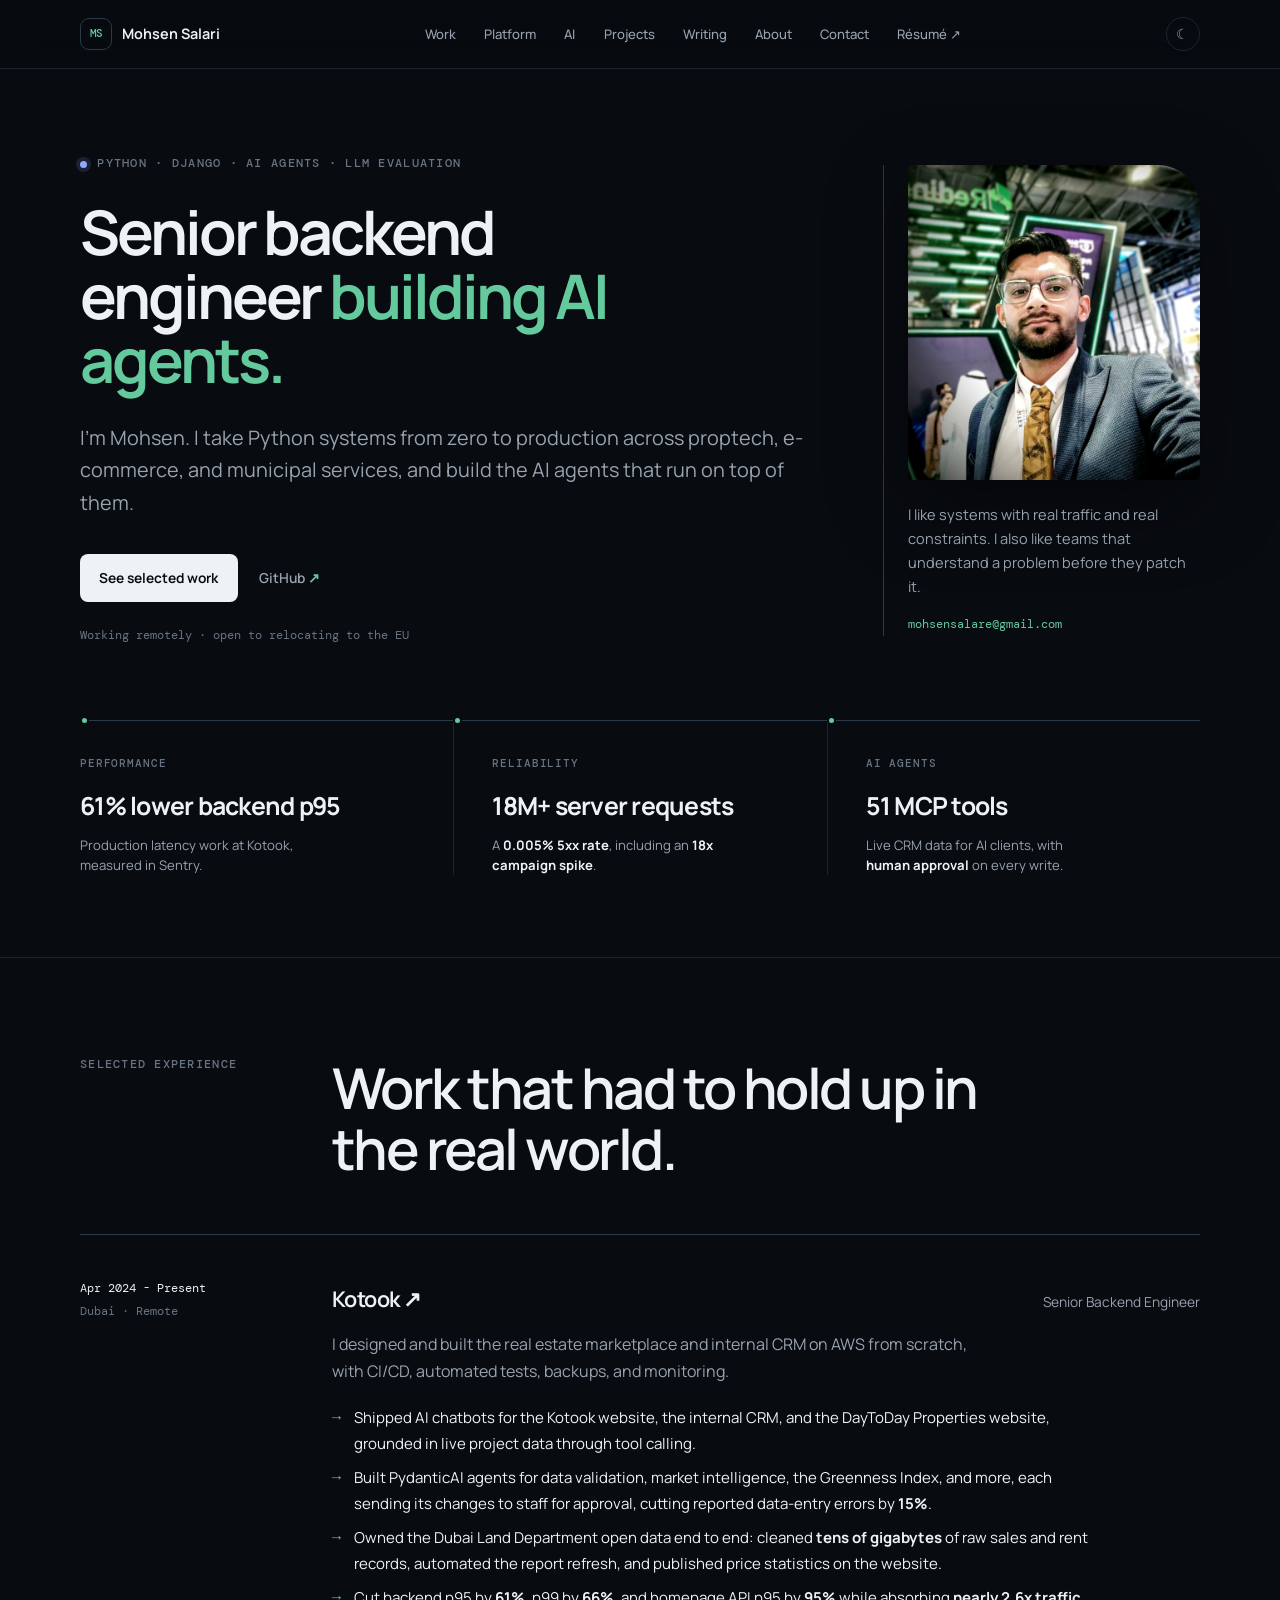
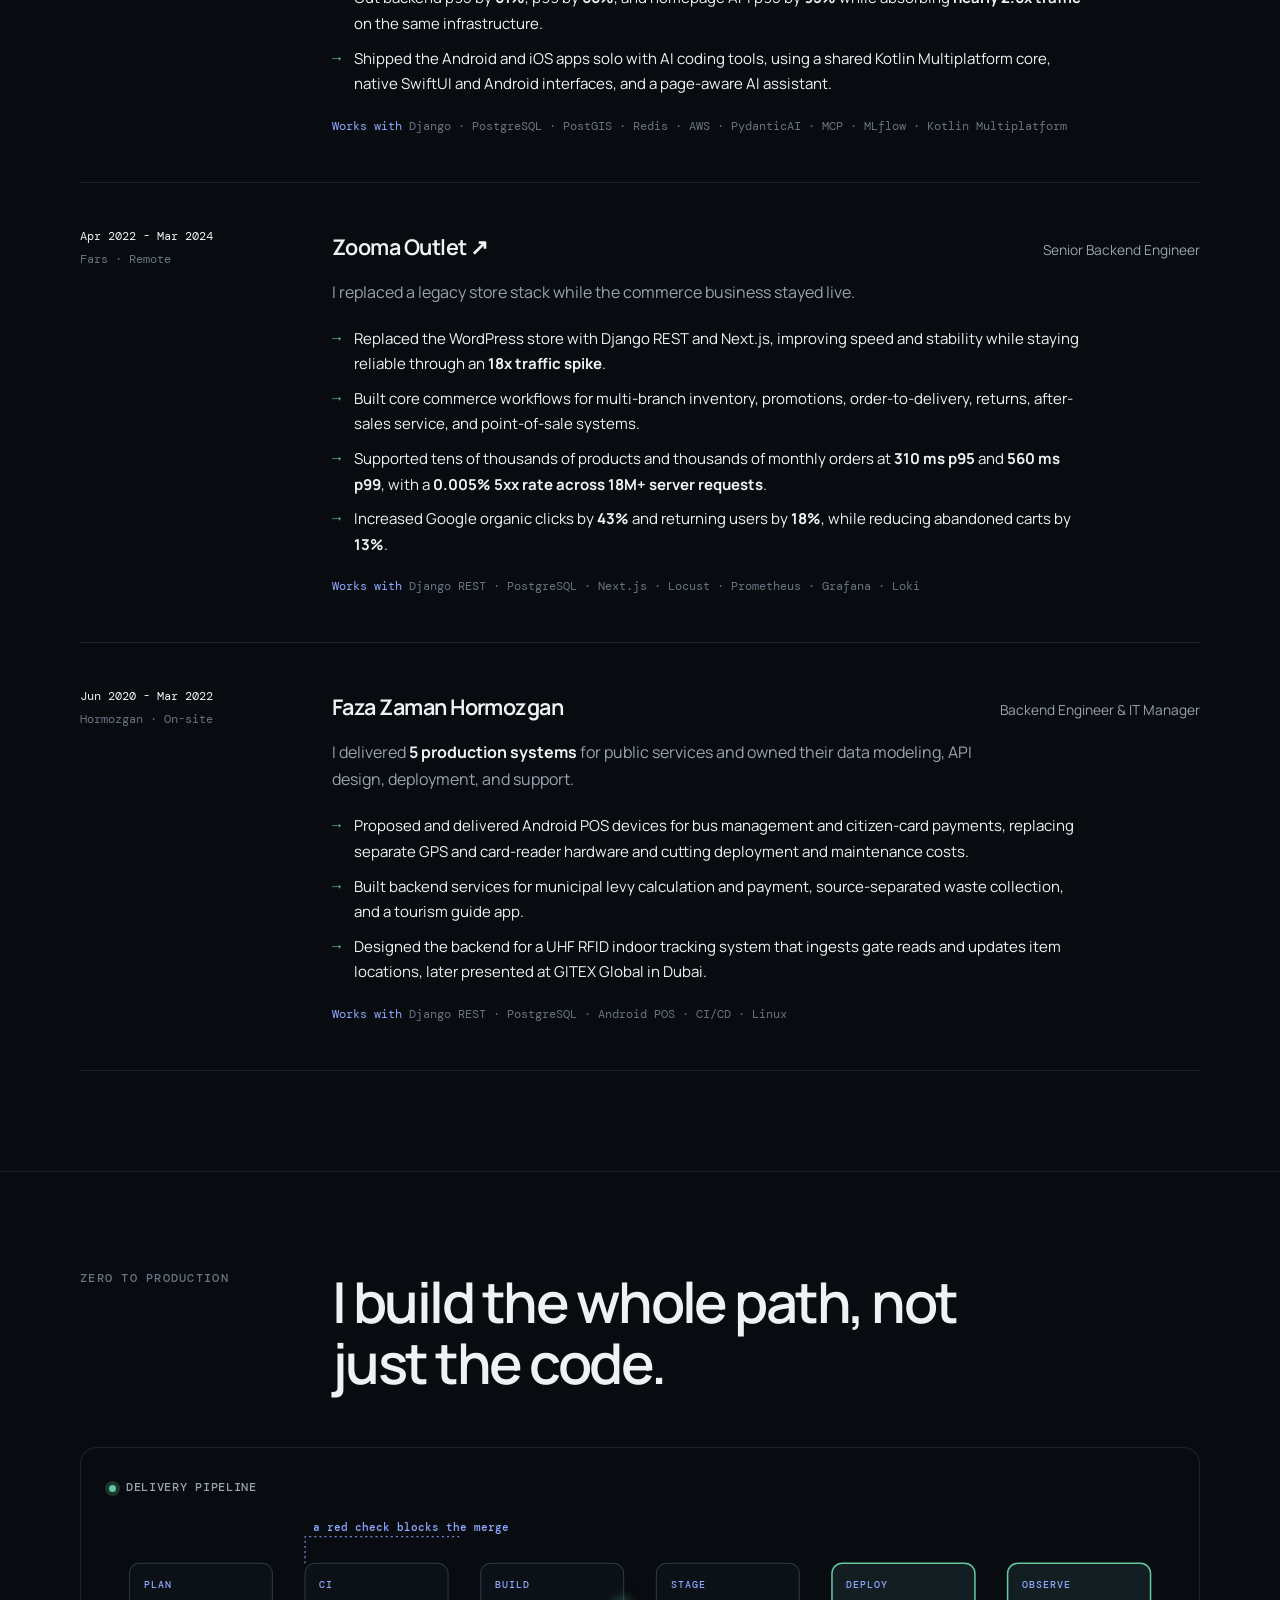
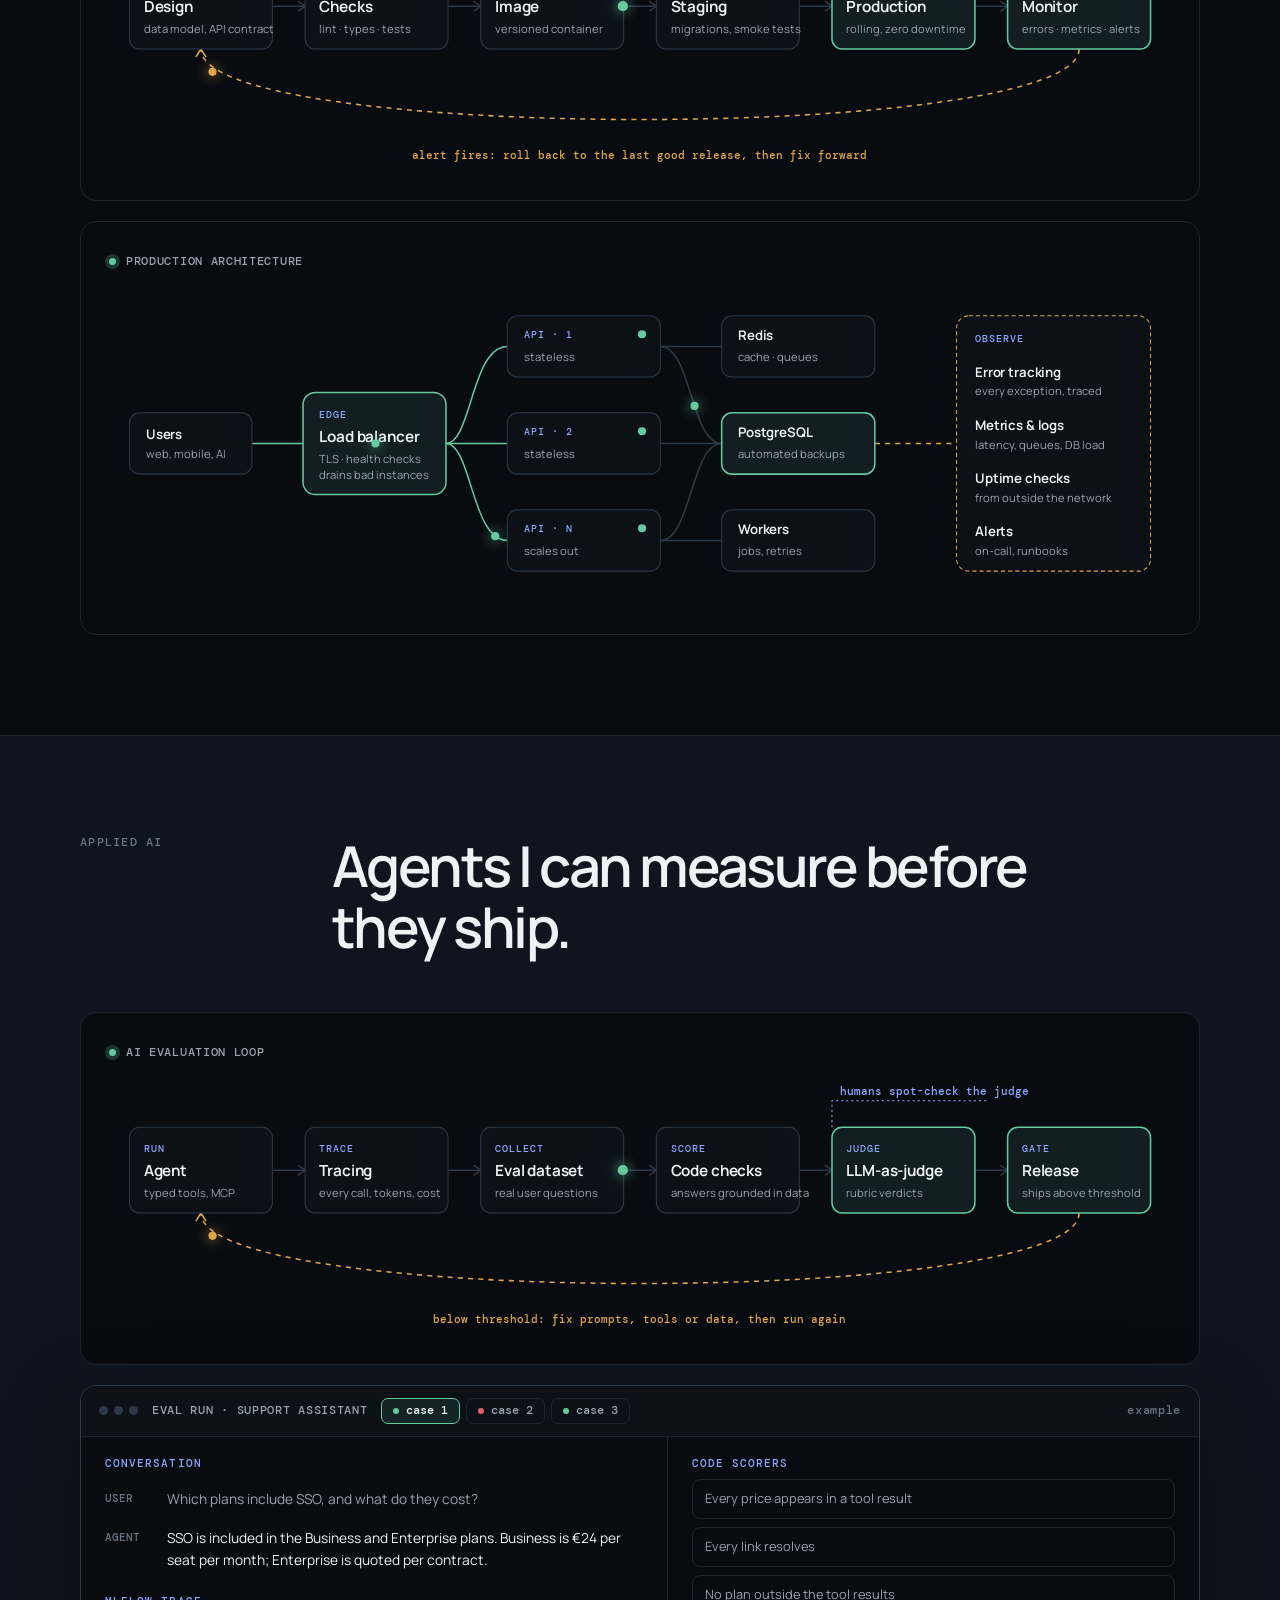
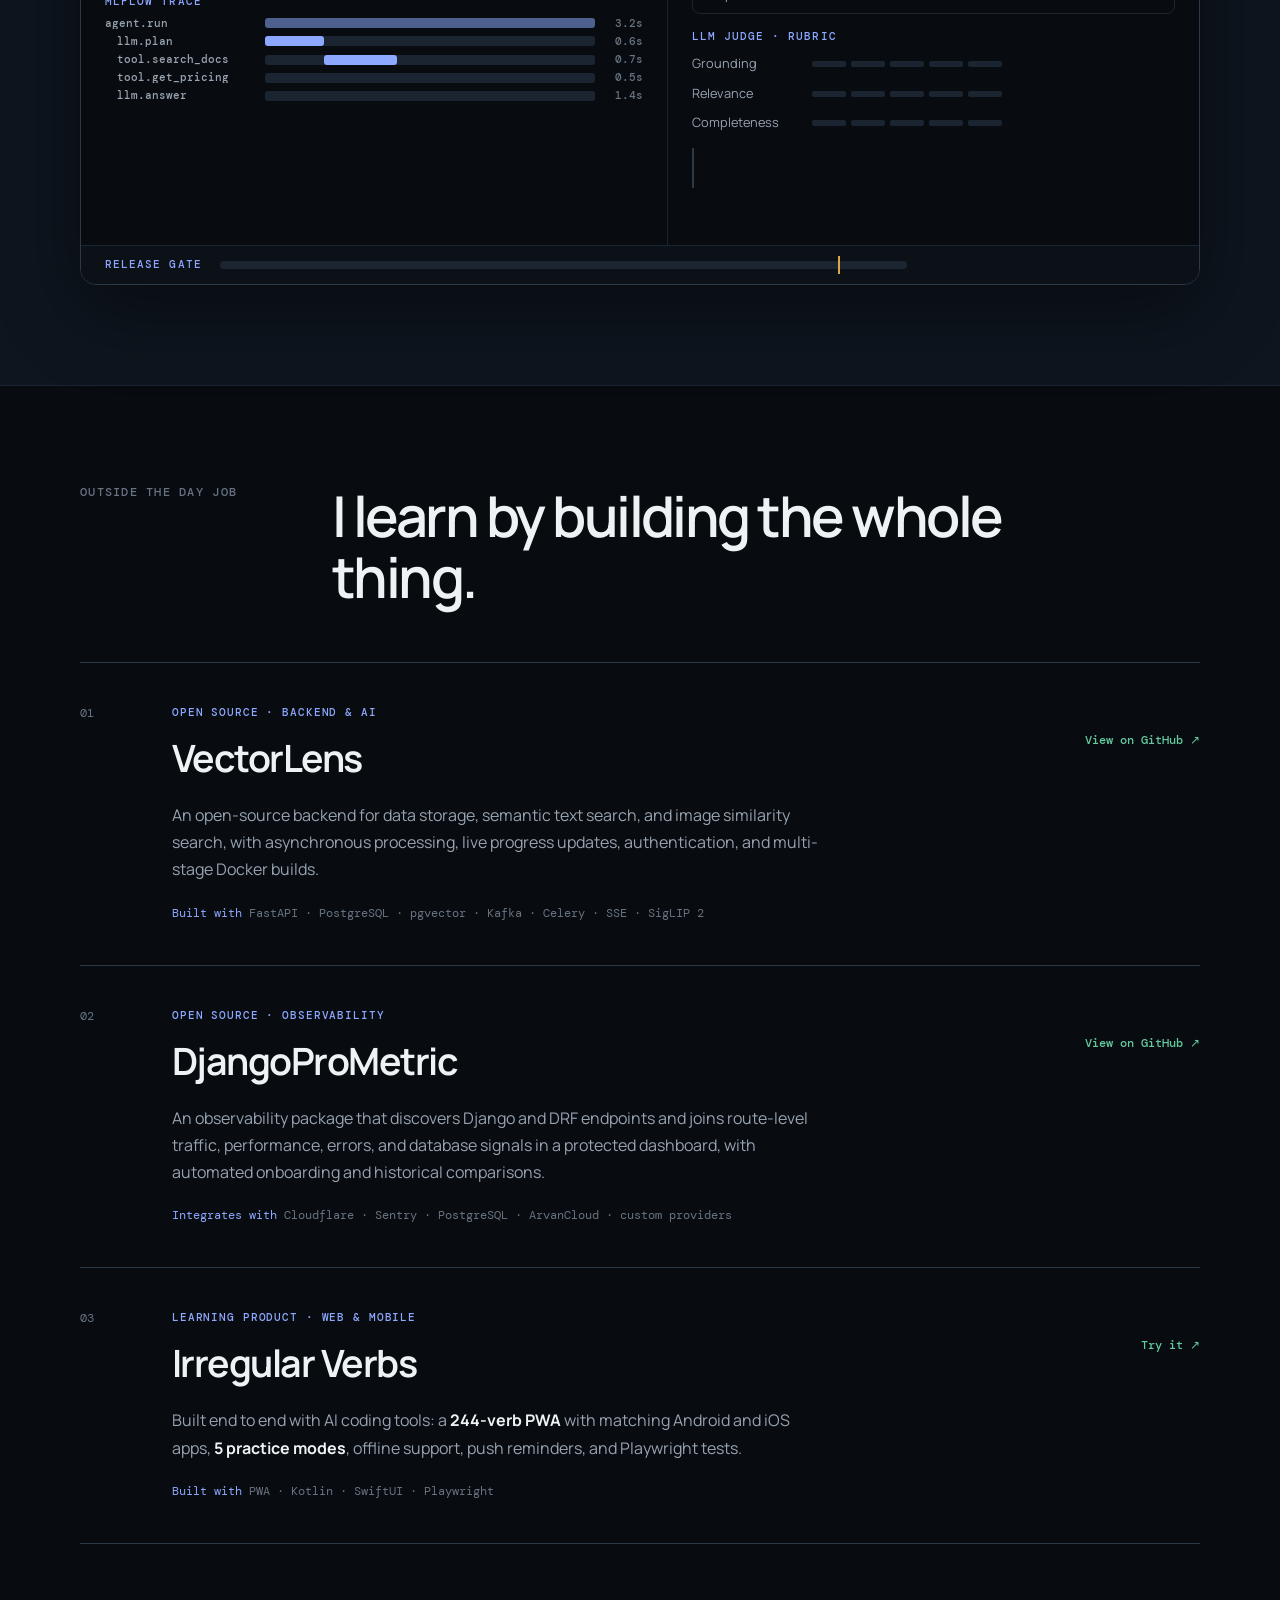
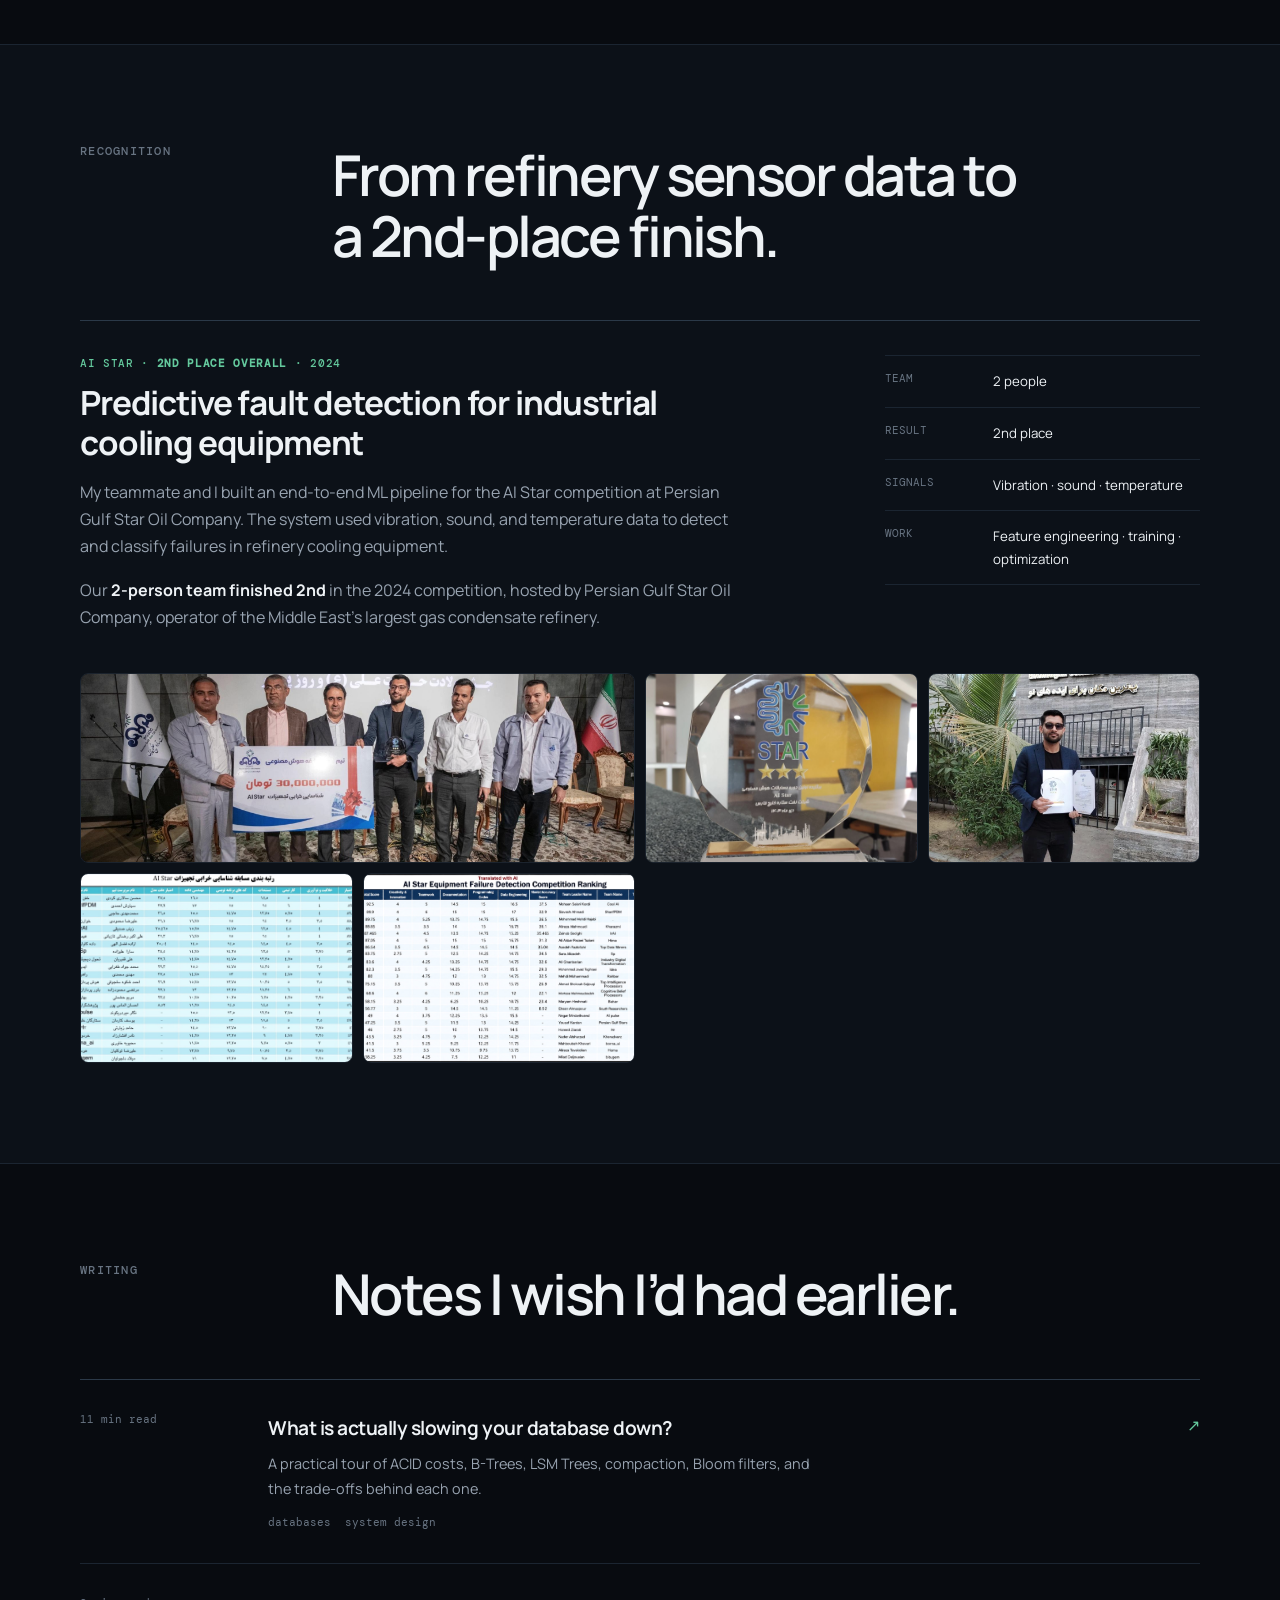
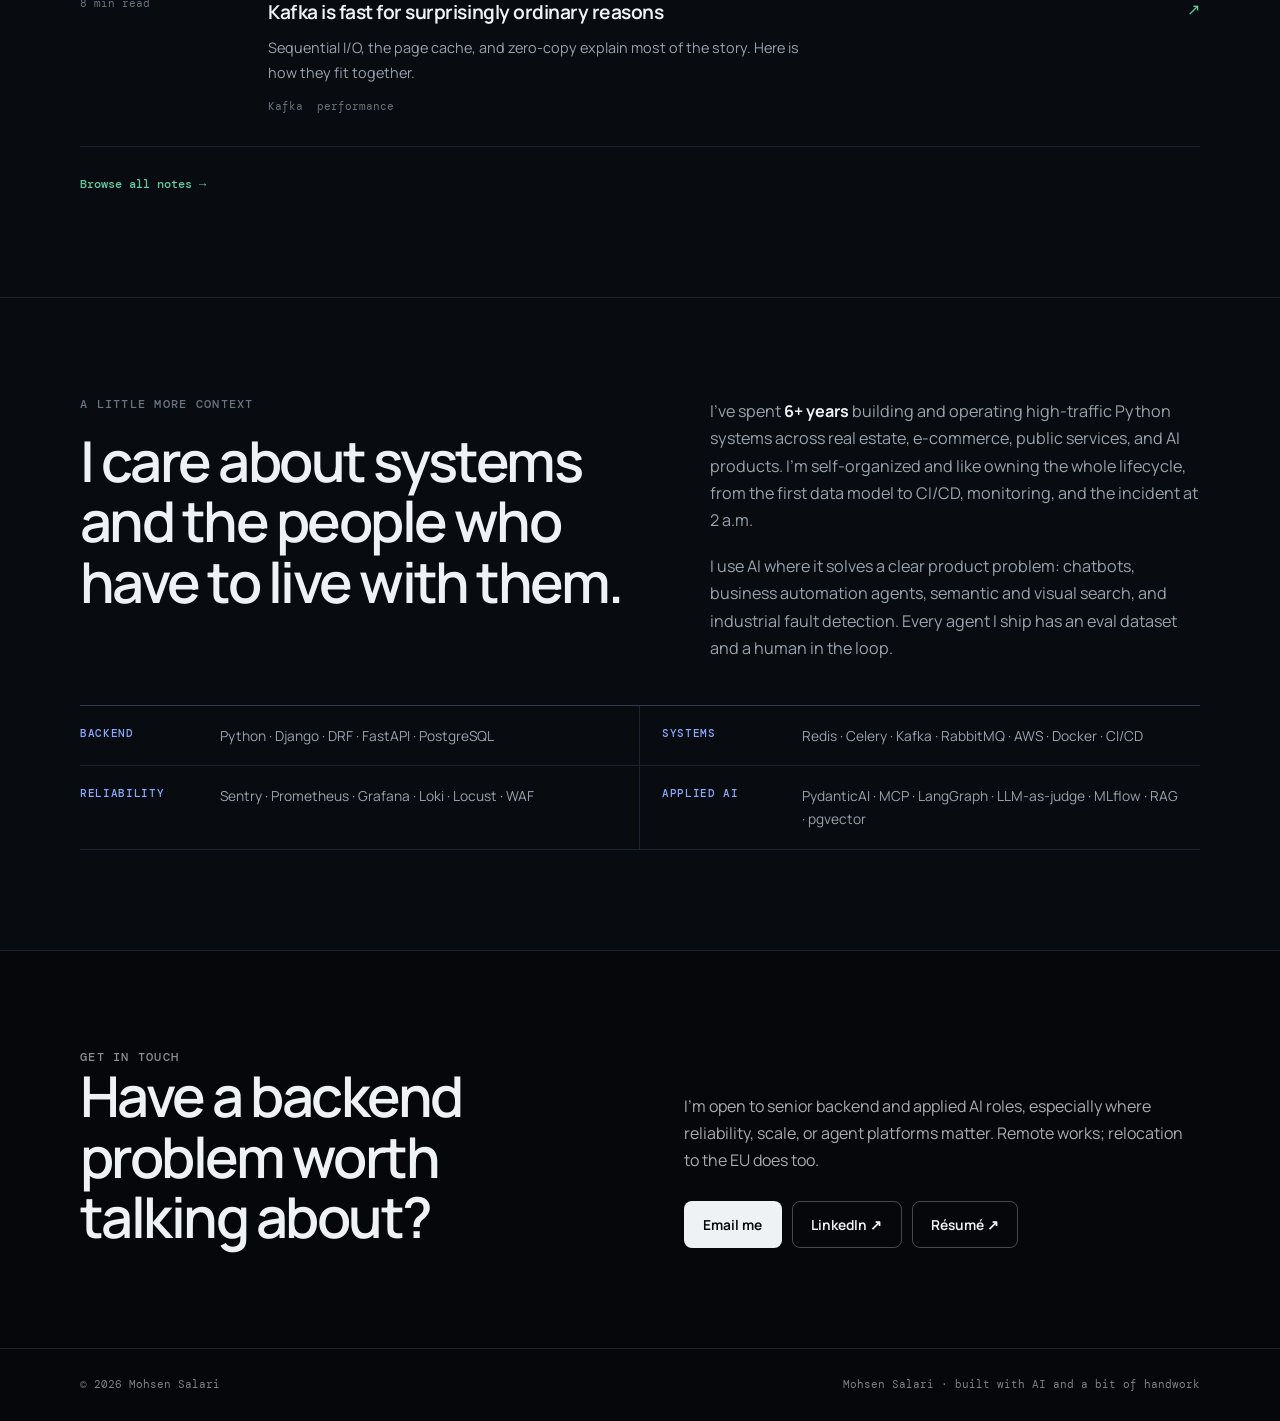
==== commit 2e5b794f: "Add platform and AI evaluation visuals, align with new resume Co-Authored-By: Claude Opus 5.5 <norep" ====
--- a/index.html
+++ b/index.html
@@ -4,9 +4,9 @@
 <meta charset="UTF-8" />
 <meta name="viewport" content="width=device-width, initial-scale=1.0" />
 <title>Mohsen Salari - Senior Backend Engineer</title>
-<meta name="description" content="Mohsen Salari is a senior Python backend engineer and technical lead building reliable APIs, data systems, and production infrastructure." />
+<meta name="description" content="Mohsen Salari is a senior Python backend engineer building production systems, AI agents, MCP tools, and LLM evaluation pipelines." />
 <meta name="author" content="Mohsen Salari" />
-<meta name="keywords" content="Mohsen Salari, senior backend engineer, Python, Django, FastAPI, distributed systems, PostgreSQL, technical lead" />
+<meta name="keywords" content="Mohsen Salari, senior backend engineer, Python, Django, FastAPI, AI agents, PydanticAI, MCP, LLM evaluation, LLM-as-judge" />
 <meta name="robots" content="index, follow" />
 <meta name="theme-color" content="#080b10" />
 <link rel="canonical" href="https://mohsensalare.ir/" />
@@ -16,12 +16,12 @@
 <meta property="og:locale" content="en_US" />
 <meta property="og:url" content="https://mohsensalare.ir/" />
 <meta property="og:title" content="Mohsen Salari - Senior Backend Engineer" />
-<meta property="og:description" content="Senior Python backend engineer and technical lead working across APIs, data, infrastructure, reliability, and applied AI." />
+<meta property="og:description" content="Senior Python backend engineer building production systems, AI agents, and LLM evaluation." />
 <meta property="og:image" content="https://mohsensalare.ir/assets/img/mohsen.jpg" />
 
 <meta name="twitter:card" content="summary_large_image" />
 <meta name="twitter:title" content="Mohsen Salari - Senior Backend Engineer" />
-<meta name="twitter:description" content="Python backends, distributed systems, technical leadership, and practical AI." />
+<meta name="twitter:description" content="Python backends, AI agents, MCP, and LLM evaluation." />
 <meta name="twitter:image" content="https://mohsensalare.ir/assets/img/mohsen.jpg" />
 
 <link rel="preconnect" href="https://fonts.googleapis.com" />
@@ -37,9 +37,9 @@
   "name": "Mohsen Salari",
   "url": "https://mohsensalare.ir/",
   "image": "https://mohsensalare.ir/assets/img/mohsen.jpg",
-  "jobTitle": "Senior Backend Engineer and Technical Lead",
+  "jobTitle": "Senior Backend Engineer",
   "email": "mailto:mohsensalare@gmail.com",
-  "knowsAbout": ["Python", "Django", "FastAPI", "Distributed Systems", "PostgreSQL", "Backend Engineering"],
+  "knowsAbout": ["Python", "Django", "FastAPI", "Distributed Systems", "PostgreSQL", "AI Agents", "Model Context Protocol", "LLM Evaluation"],
   "sameAs": [
     "https://github.com/mohsensalare",
     "https://www.linkedin.com/in/mohsensalare"
@@ -54,6 +54,8 @@
     <a href="#top" class="brand" aria-label="Mohsen Salari, home"><span class="sig">MS</span><span>Mohsen Salari</span></a>
     <nav class="nav-links" id="navlinks" aria-label="Main navigation">
       <a href="#work">Work</a>
+      <a href="#platform">Platform</a>
+      <a href="#ai">AI</a>
       <a href="#projects">Projects</a>
       <a href="#writing">Writing</a>
       <a href="#about">About</a>
@@ -71,9 +73,9 @@
   <section class="hero" id="top">
     <div class="wrap hero-layout">
       <div class="hero-copy reveal">
-        <p class="eyebrow"><span class="status-dot" aria-hidden="true"></span>Python · Django · FastAPI · Distributed systems</p>
-        <h1>Senior backend engineer <em>&amp; technical lead.</em></h1>
-        <p class="lead">I’m Mohsen. I design, ship, and run high-traffic Python systems across real estate, e-commerce, and AI products.</p>
+        <p class="eyebrow"><span class="status-dot" aria-hidden="true"></span>Python · Django · AI agents · LLM evaluation</p>
+        <h1>Senior backend engineer <em>building AI agents.</em></h1>
+        <p class="lead">I’m Mohsen. I take Python systems from zero to production across proptech, e-commerce, and municipal services, and build the AI agents that run on top of them.</p>
         <div class="hero-cta">
           <a href="#work" class="btn btn-primary">See selected work</a>
           <a href="https://github.com/mohsensalare" target="_blank" rel="noopener" class="text-link">GitHub <span>↗</span></a>
@@ -103,9 +105,9 @@
         <p>A <span class="metric">0.005% 5xx rate</span>, including an <span class="metric">18x campaign spike</span>.</p>
       </article>
       <article>
-        <span class="trace-label">Leadership</span>
-        <strong>Team of 8 developers</strong>
-        <p>Architecture, reviews, mentoring, and delivery across platforms.</p>
+        <span class="trace-label">AI agents</span>
+        <strong>51 MCP tools</strong>
+        <p>Live CRM data for AI clients, with <span class="metric">human approval</span> on every write.</p>
       </article>
     </div>
   </section>
@@ -123,21 +125,22 @@
           <div class="tl-content">
             <div class="tl-heading">
               <h3><a href="https://kotook.ae" target="_blank" rel="noopener">Kotook ↗</a></h3>
-              <p>Senior Backend Engineer &amp; Technical Lead</p>
+              <p>Senior Backend Engineer</p>
             </div>
-            <p class="tl-intro">I own the architecture and end-to-end delivery of a real estate platform and internal CRM on AWS, from requirements through production.</p>
+            <p class="tl-intro">I designed and built the real estate marketplace and internal CRM on AWS from scratch, with CI/CD, automated tests, backups, and monitoring.</p>
             <ul class="outcomes">
-              <li>Set technical direction for a <strong class="metric">team of 8 developers</strong>, split product goals into parallel workstreams, run code reviews, and help new hires deliver independently.</li>
-              <li>Built an in-page chatbot, agentic property comparison, personalized recommendations, and automated project-data validation and autocomplete, cutting reported data-entry errors by <strong class="metric">15%</strong> and speeding up data entry.</li>
+              <li>Shipped AI chatbots for the Kotook website, the internal CRM, and the DayToDay Properties website, grounded in live project data through tool calling.</li>
+              <li>Built PydanticAI agents for data validation, market intelligence, the Greenness Index, and more, each sending its changes to staff for approval, cutting reported data-entry errors by <strong class="metric">15%</strong>.</li>
+              <li>Owned the Dubai Land Department open data end to end: cleaned <strong class="metric">tens of gigabytes</strong> of raw sales and rent records, automated the report refresh, and published price statistics on the website.</li>
               <li>Cut backend p95 by <strong class="metric">61%</strong>, p99 by <strong class="metric">66%</strong>, and homepage API p95 by <strong class="metric">95%</strong> while absorbing <strong class="metric">nearly 2.6x traffic</strong> on the same infrastructure.</li>
               <li>Shipped the Android and iOS apps solo with AI coding tools, using a shared Kotlin Multiplatform core, native SwiftUI and Android interfaces, and a page-aware AI assistant.</li>
             </ul>
-            <p class="tech-line"><span>Works with</span> Django · PostgreSQL · PostGIS · Redis · AWS · Sentry · Kotlin Multiplatform</p>
+            <p class="tech-line"><span>Works with</span> Django · PostgreSQL · PostGIS · Redis · AWS · PydanticAI · MCP · MLflow · Kotlin Multiplatform</p>
           </div>
         </article>
 
         <article class="tl-item reveal">
-          <div class="tl-when"><span>Sep 2025 - Jul 2026</span><span>Fars · Remote</span></div>
+          <div class="tl-when"><span>Apr 2022 - Mar 2024</span><span>Fars · Remote</span></div>
           <div class="tl-content">
             <div class="tl-heading">
               <h3><a href="https://zoomaoutlet.com" target="_blank" rel="noopener">Zooma Outlet ↗</a></h3>
@@ -155,13 +158,13 @@
         </article>
 
         <article class="tl-item reveal">
-          <div class="tl-when"><span>Jun 2020 - Apr 2024</span><span>Hormozgan · On-site</span></div>
+          <div class="tl-when"><span>Jun 2020 - Mar 2022</span><span>Hormozgan · On-site</span></div>
           <div class="tl-content">
             <div class="tl-heading">
               <h3>Faza Zaman Hormozgan</h3>
               <p>Backend Engineer &amp; IT Manager</p>
             </div>
-            <p class="tl-intro">Over <strong class="metric">4 years</strong>, I owned data modeling, API design, deployment, and support across several production systems.</p>
+            <p class="tl-intro">I delivered <strong class="metric">5 production systems</strong> for public services and owned their data modeling, API design, deployment, and support.</p>
             <ul class="outcomes">
               <li>Proposed and delivered Android POS devices for bus management and citizen-card payments, replacing separate GPS and card-reader hardware and cutting deployment and maintenance costs.</li>
               <li>Built backend services for municipal levy calculation and payment, source-separated waste collection, and a tourism guide app.</li>
@@ -174,7 +177,132 @@
     </div>
   </section>
 
-  <section id="projects" class="tinted">
+  <section id="platform">
+    <div class="wrap">
+      <div class="section-head reveal">
+        <p class="eyebrow">Zero to production</p>
+        <h2>I build the whole path, not just the code.</h2>
+      </div>
+      <div class="viz-loop reveal">
+<p class="viz-cap"><span class="live"></span>Delivery pipeline</p>
+<svg class="viz viz-h" viewBox="0 0 1040 270" role="img" aria-label="Delivery pipeline from design to production monitoring, with rollback">
+  <g class="note"><path d="M192 60 V34 H344"/><text x="200" y="28">a red check blocks the merge</text></g>
+  <path class="flow" d="M160 102 H192"/><path class="arrow" d="M185 97 l7 5 -7 5"/><path class="flow" d="M332 102 H364"/><path class="arrow" d="M357 97 l7 5 -7 5"/><path class="flow" d="M504 102 H536"/><path class="arrow" d="M529 97 l7 5 -7 5"/><path class="flow" d="M676 102 H708"/><path class="arrow" d="M701 97 l7 5 -7 5"/><path class="flow" d="M848 102 H880"/><path class="arrow" d="M873 97 l7 5 -7 5"/>
+  <path class="flow back" d="M950 144 C950 236 90 236 90 144"/>
+  <path class="arrow back-a" d="M85 152 l5 -8 5 8"/>
+  <text class="back-label" x="520" y="252" text-anchor="middle">alert fires: roll back to the last good release, then fix forward</text>
+  <g class="n"><rect x="20" y="60" width="140" height="84" rx="10"/><text class="k" x="34" y="84">PLAN</text><text class="t" x="34" y="108">Design</text><text class="s" x="34" y="128">data model, API contract</text></g><g class="n"><rect x="192" y="60" width="140" height="84" rx="10"/><text class="k" x="206" y="84">CI</text><text class="t" x="206" y="108">Checks</text><text class="s" x="206" y="128">lint · types · tests</text></g><g class="n"><rect x="364" y="60" width="140" height="84" rx="10"/><text class="k" x="378" y="84">BUILD</text><text class="t" x="378" y="108">Image</text><text class="s" x="378" y="128">versioned container</text></g><g class="n"><rect x="536" y="60" width="140" height="84" rx="10"/><text class="k" x="550" y="84">STAGE</text><text class="t" x="550" y="108">Staging</text><text class="s" x="550" y="128">migrations, smoke tests</text></g><g class="n hot"><rect x="708" y="60" width="140" height="84" rx="10"/><text class="k" x="722" y="84">DEPLOY</text><text class="t" x="722" y="108">Production</text><text class="s" x="722" y="128">rolling, zero downtime</text></g><g class="n hot"><rect x="880" y="60" width="140" height="84" rx="10"/><text class="k" x="894" y="84">OBSERVE</text><text class="t" x="894" y="108">Monitor</text><text class="s" x="894" y="128">errors · metrics · alerts</text></g>
+  <circle class="packet" r="5"><animateMotion dur="5s" repeatCount="indefinite" path="M160 102 H880"/></circle>
+  <circle class="packet warn" r="4"><animateMotion dur="5s" begin="-2.5s" repeatCount="indefinite" path="M950 150 C950 236 90 236 90 150"/></circle>
+</svg>
+<svg class="viz viz-v" viewBox="0 0 340 580" role="img" aria-label="Delivery pipeline from design to production monitoring, with rollback">
+  <path class="flow" d="M147 88 V112"/><path class="flow" d="M147 184 V208"/><path class="flow" d="M147 280 V304"/><path class="flow" d="M147 376 V400"/><path class="flow" d="M147 472 V496"/>
+  <path class="flow back" d="M278 532 C334 532 334 52 278 52"/>
+  <path class="arrow back-a" d="M286 47 l-8 5 8 5"/>
+  <text class="back-label" transform="translate(326 292) rotate(-90)" text-anchor="middle">alert fires</text>
+  <g class="n"><rect x="16" y="16" width="262" height="72" rx="10"/><text class="k" x="32" y="38">PLAN</text><text class="t" x="32" y="60">Design</text><text class="s" x="32" y="78">data model, API contract</text></g><g class="n"><rect x="16" y="112" width="262" height="72" rx="10"/><text class="k" x="32" y="134">CI</text><text class="t" x="32" y="156">Checks</text><text class="s" x="32" y="174">lint · types · tests</text></g><g class="n"><rect x="16" y="208" width="262" height="72" rx="10"/><text class="k" x="32" y="230">BUILD</text><text class="t" x="32" y="252">Image</text><text class="s" x="32" y="270">versioned container</text></g><g class="n"><rect x="16" y="304" width="262" height="72" rx="10"/><text class="k" x="32" y="326">STAGE</text><text class="t" x="32" y="348">Staging</text><text class="s" x="32" y="366">migrations, smoke tests</text></g><g class="n hot"><rect x="16" y="400" width="262" height="72" rx="10"/><text class="k" x="32" y="422">DEPLOY</text><text class="t" x="32" y="444">Production</text><text class="s" x="32" y="462">rolling, zero downtime</text></g><g class="n hot"><rect x="16" y="496" width="262" height="72" rx="10"/><text class="k" x="32" y="518">OBSERVE</text><text class="t" x="32" y="540">Monitor</text><text class="s" x="32" y="558">errors · metrics · alerts</text></g>
+  <circle class="packet" r="5"><animateMotion dur="5s" repeatCount="indefinite" path="M147 88 V496"/></circle>
+</svg>
+</div>
+      <div class="arch-gap"></div>
+      <div class="viz-loop reveal">
+        <p class="viz-cap"><span class="live"></span>Production architecture<em class="swipe">swipe →</em></p>
+        <div class="viz-scroll">
+        <svg class="viz viz-arch" viewBox="0 0 1040 330" role="img" aria-label="Users reach a load balancer with health checks, which spreads traffic across several API instances; they use PostgreSQL, Redis and background workers; backups and monitoring cover everything">
+          <path class="flow hot" d="M140 165 H190"/>
+          <path class="flow hot" d="M330 165 C355 165 355 70 390 70"/>
+          <path class="flow hot" d="M330 165 H390"/>
+          <path class="flow hot" d="M330 165 C355 165 355 260 390 260"/>
+          <path class="flow" d="M540 70 C570 70 570 70 600 70"/>
+          <path class="flow" d="M540 165 C570 165 570 165 600 165"/>
+          <path class="flow" d="M540 260 C570 260 570 260 600 260"/>
+          <path class="flow" d="M540 70 C570 70 570 165 600 165"/>
+          <path class="flow" d="M540 260 C570 260 570 165 600 165"/>
+          <path class="flow dash" d="M750 165 H830"/>
+          <g class="n"><rect x="20" y="135" width="120" height="60" rx="10"/><text class="t sm" x="36" y="161">Users</text><text class="s" x="36" y="179">web, mobile, AI</text></g>
+          <g class="n hot"><rect x="190" y="115" width="140" height="100" rx="12"/><text class="k" x="206" y="140">EDGE</text><text class="t" x="206" y="164">Load balancer</text><text class="s" x="206" y="184">TLS · health checks</text><text class="s" x="206" y="200">drains bad instances</text></g>
+          <g class="n"><rect x="390" y="40" width="150" height="60" rx="10"/><text class="k" x="406" y="62">API · 1</text><text class="s" x="406" y="84">stateless</text><circle class="hb" cx="522" cy="58" r="4"/></g>
+          <g class="n"><rect x="390" y="135" width="150" height="60" rx="10"/><text class="k" x="406" y="157">API · 2</text><text class="s" x="406" y="179">stateless</text><circle class="hb" cx="522" cy="153" r="4"/></g>
+          <g class="n"><rect x="390" y="230" width="150" height="60" rx="10"/><text class="k" x="406" y="252">API · N</text><text class="s" x="406" y="274">scales out</text><circle class="hb" cx="522" cy="248" r="4"/></g>
+          <g class="n"><rect x="600" y="40" width="150" height="60" rx="10"/><text class="t sm" x="616" y="64">Redis</text><text class="s" x="616" y="84">cache · queues</text></g>
+          <g class="n hot"><rect x="600" y="135" width="150" height="60" rx="10"/><text class="t sm" x="616" y="159">PostgreSQL</text><text class="s" x="616" y="179">automated backups</text></g>
+          <g class="n"><rect x="600" y="230" width="150" height="60" rx="10"/><text class="t sm" x="616" y="254">Workers</text><text class="s" x="616" y="274">jobs, retries</text></g>
+          <g class="n warn"><rect x="830" y="40" width="190" height="250" rx="12"/><text class="k" x="848" y="66">OBSERVE</text>
+            <text class="t sm" x="848" y="100">Error tracking</text><text class="s" x="848" y="118">every exception, traced</text>
+            <text class="t sm" x="848" y="152">Metrics &amp; logs</text><text class="s" x="848" y="170">latency, queues, DB load</text>
+            <text class="t sm" x="848" y="204">Uptime checks</text><text class="s" x="848" y="222">from outside the network</text>
+            <text class="t sm" x="848" y="256">Alerts</text><text class="s" x="848" y="274">on-call, runbooks</text></g>
+          <circle class="packet" r="4"><animateMotion dur="2.6s" repeatCount="indefinite" path="M140 165 H330 C355 165 355 70 390 70 H540 C570 70 570 165 600 165"/></circle>
+          <circle class="packet" r="4"><animateMotion dur="2.6s" begin="-0.9s" repeatCount="indefinite" path="M140 165 H390 H540 H600"/></circle>
+          <circle class="packet" r="4"><animateMotion dur="2.6s" begin="-1.7s" repeatCount="indefinite" path="M140 165 H330 C355 165 355 260 390 260 H540 H600"/></circle>
+        </svg>
+        </div>
+      </div>
+    </div>
+  </section>
+
+  <section id="ai" class="tinted">
+    <div class="wrap">
+      <div class="section-head reveal">
+        <p class="eyebrow">Applied AI</p>
+        <h2>Agents I can measure before they ship.</h2>
+      </div>
+      <div class="viz-loop reveal">
+<p class="viz-cap"><span class="live"></span>AI evaluation loop</p>
+<svg class="viz viz-h" viewBox="0 0 1040 270" role="img" aria-label="AI evaluation loop: agent run, tracing, eval dataset, code checks, LLM-as-judge, release gate">
+  <g class="note"><path d="M708 60 V34 H860"/><text x="716" y="28">humans spot-check the judge</text></g>
+  <path class="flow" d="M160 102 H192"/><path class="arrow" d="M185 97 l7 5 -7 5"/><path class="flow" d="M332 102 H364"/><path class="arrow" d="M357 97 l7 5 -7 5"/><path class="flow" d="M504 102 H536"/><path class="arrow" d="M529 97 l7 5 -7 5"/><path class="flow" d="M676 102 H708"/><path class="arrow" d="M701 97 l7 5 -7 5"/><path class="flow" d="M848 102 H880"/><path class="arrow" d="M873 97 l7 5 -7 5"/>
+  <path class="flow back" d="M950 144 C950 236 90 236 90 144"/>
+  <path class="arrow back-a" d="M85 152 l5 -8 5 8"/>
+  <text class="back-label" x="520" y="252" text-anchor="middle">below threshold: fix prompts, tools or data, then run again</text>
+  <g class="n"><rect x="20" y="60" width="140" height="84" rx="10"/><text class="k" x="34" y="84">RUN</text><text class="t" x="34" y="108">Agent</text><text class="s" x="34" y="128">typed tools, MCP</text></g><g class="n"><rect x="192" y="60" width="140" height="84" rx="10"/><text class="k" x="206" y="84">TRACE</text><text class="t" x="206" y="108">Tracing</text><text class="s" x="206" y="128">every call, tokens, cost</text></g><g class="n"><rect x="364" y="60" width="140" height="84" rx="10"/><text class="k" x="378" y="84">COLLECT</text><text class="t" x="378" y="108">Eval dataset</text><text class="s" x="378" y="128">real user questions</text></g><g class="n"><rect x="536" y="60" width="140" height="84" rx="10"/><text class="k" x="550" y="84">SCORE</text><text class="t" x="550" y="108">Code checks</text><text class="s" x="550" y="128">answers grounded in data</text></g><g class="n hot"><rect x="708" y="60" width="140" height="84" rx="10"/><text class="k" x="722" y="84">JUDGE</text><text class="t" x="722" y="108">LLM-as-judge</text><text class="s" x="722" y="128">rubric verdicts</text></g><g class="n hot"><rect x="880" y="60" width="140" height="84" rx="10"/><text class="k" x="894" y="84">GATE</text><text class="t" x="894" y="108">Release</text><text class="s" x="894" y="128">ships above threshold</text></g>
+  <circle class="packet" r="5"><animateMotion dur="5s" repeatCount="indefinite" path="M160 102 H880"/></circle>
+  <circle class="packet warn" r="4"><animateMotion dur="5s" begin="-2.5s" repeatCount="indefinite" path="M950 150 C950 236 90 236 90 150"/></circle>
+</svg>
+<svg class="viz viz-v" viewBox="0 0 340 580" role="img" aria-label="AI evaluation loop: agent run, tracing, eval dataset, code checks, LLM-as-judge, release gate">
+  <path class="flow" d="M147 88 V112"/><path class="flow" d="M147 184 V208"/><path class="flow" d="M147 280 V304"/><path class="flow" d="M147 376 V400"/><path class="flow" d="M147 472 V496"/>
+  <path class="flow back" d="M278 532 C334 532 334 52 278 52"/>
+  <path class="arrow back-a" d="M286 47 l-8 5 8 5"/>
+  <text class="back-label" transform="translate(326 292) rotate(-90)" text-anchor="middle">below threshold</text>
+  <g class="n"><rect x="16" y="16" width="262" height="72" rx="10"/><text class="k" x="32" y="38">RUN</text><text class="t" x="32" y="60">Agent</text><text class="s" x="32" y="78">typed tools, MCP</text></g><g class="n"><rect x="16" y="112" width="262" height="72" rx="10"/><text class="k" x="32" y="134">TRACE</text><text class="t" x="32" y="156">Tracing</text><text class="s" x="32" y="174">every call, tokens, cost</text></g><g class="n"><rect x="16" y="208" width="262" height="72" rx="10"/><text class="k" x="32" y="230">COLLECT</text><text class="t" x="32" y="252">Eval dataset</text><text class="s" x="32" y="270">real user questions</text></g><g class="n"><rect x="16" y="304" width="262" height="72" rx="10"/><text class="k" x="32" y="326">SCORE</text><text class="t" x="32" y="348">Code checks</text><text class="s" x="32" y="366">answers grounded in data</text></g><g class="n hot"><rect x="16" y="400" width="262" height="72" rx="10"/><text class="k" x="32" y="422">JUDGE</text><text class="t" x="32" y="444">LLM-as-judge</text><text class="s" x="32" y="462">rubric verdicts</text></g><g class="n hot"><rect x="16" y="496" width="262" height="72" rx="10"/><text class="k" x="32" y="518">GATE</text><text class="t" x="32" y="540">Release</text><text class="s" x="32" y="558">ships above threshold</text></g>
+  <circle class="packet" r="5"><animateMotion dur="5s" repeatCount="indefinite" path="M147 88 V496"/></circle>
+</svg>
+</div>
+
+      <div class="console reveal" id="evalConsole">
+        <div class="c-top">
+          <span class="c-dots"><i></i><i></i><i></i></span>
+          <span class="c-title">eval run · support assistant</span>
+          <div class="c-tabs" role="tablist"></div>
+          <span class="c-ex">example</span>
+        </div>
+        <div class="c-body">
+          <div class="c-pane">
+            <p class="c-label">Conversation</p>
+            <div class="c-msg user"><span>User</span><p data-f="q"></p></div>
+            <div class="c-msg bot"><span>Agent</span><p data-f="a"></p></div>
+            <p class="c-label">MLflow trace</p>
+            <div class="c-trace" data-f="trace"></div>
+          </div>
+          <div class="c-pane">
+            <p class="c-label">Code scorers</p>
+            <ul class="checks" data-f="checks"></ul>
+            <p class="c-label">LLM judge · rubric</p>
+            <div class="rubric" data-f="rubric"></div>
+            <p class="c-reason" data-f="reason"></p>
+            <div class="verdict" data-f="verdict"></div>
+          </div>
+        </div>
+        <div class="c-gate">
+          <span class="c-label">Release gate</span>
+          <div class="bar"><span data-f="bar"></span><i></i></div>
+          <p data-f="gate"></p>
+        </div>
+      </div>
+    </div>
+  </section>
+
+  <section id="projects">
     <div class="wrap">
       <div class="section-head reveal">
         <p class="eyebrow">Outside the day job</p>
@@ -283,14 +411,14 @@
         <h2>I care about systems and the people who have to live with them.</h2>
       </div>
       <div class="about-copy reveal">
-        <p>I’ve spent <strong class="metric">6+ years</strong> building and operating high-traffic Python systems across real estate, e-commerce, public services, and AI products. I still enjoy tracing a slow query, but I’m just as interested in making a code review useful or helping an engineer work independently.</p>
-        <p>I use AI where it solves a clear product problem: recommendations, chatbots, semantic and visual search, data-entry automation, and industrial fault detection.</p>
+        <p>I’ve spent <strong class="metric">6+ years</strong> building and operating high-traffic Python systems across real estate, e-commerce, public services, and AI products. I’m self-organized and like owning the whole lifecycle, from the first data model to CI/CD, monitoring, and the incident at 2 a.m.</p>
+        <p>I use AI where it solves a clear product problem: chatbots, business automation agents, semantic and visual search, and industrial fault detection. Every agent I ship has an eval dataset and a human in the loop.</p>
       </div>
       <div class="toolbox reveal" aria-label="Core skills">
         <div><span>Backend</span><p>Python · Django · DRF · FastAPI · PostgreSQL</p></div>
         <div><span>Systems</span><p>Redis · Celery · Kafka · RabbitMQ · AWS · Docker · CI/CD</p></div>
         <div><span>Reliability</span><p>Sentry · Prometheus · Grafana · Loki · Locust · WAF</p></div>
-        <div><span>Applied AI</span><p>RAG · pgvector · model serving · OpenAI API · agentic workflows</p></div>
+        <div><span>Applied AI</span><p>PydanticAI · MCP · LangGraph · LLM-as-judge · MLflow · RAG · pgvector</p></div>
       </div>
     </div>
   </section>
@@ -302,7 +430,7 @@
         <h2>Have a backend problem worth talking about?</h2>
       </div>
       <div class="reveal">
-        <p>I’m open to senior backend and technical-lead roles, especially where reliability, scale, or platform work matters. Remote works; relocation to the EU does too.</p>
+        <p>I’m open to senior backend and applied AI roles, especially where reliability, scale, or agent platforms matter. Remote works; relocation to the EU does too.</p>
         <div class="contact-links">
           <a href="mailto:mohsensalare@gmail.com" class="btn btn-primary">Email me</a>
           <a href="https://www.linkedin.com/in/mohsensalare" target="_blank" rel="noopener" class="btn btn-ghost">LinkedIn ↗</a>
@@ -323,5 +451,6 @@
 <div class="lightbox" id="lightbox" aria-hidden="true"><img src="" alt="" /></div>
 
 <script src="assets/js/main.js"></script>
+<script src="assets/js/ai-viz.js" defer></script>
 </body>
 </html>
--- a/assets/css/style.css
+++ b/assets/css/style.css
@@ -339,3 +339,165 @@
   *, *::before, *::after { transition-duration: 0.01ms !important; animation-duration: 0.01ms !important; animation-iteration-count: 1 !important; }
   .reveal { opacity: 1; transform: none; }
 }
+
+/* applied AI: visuals */
+.viz { display: block; width: 100%; height: auto; overflow: visible; font-family: var(--body); }
+.viz .n rect { fill: var(--surface); stroke: var(--line-strong); stroke-width: 1; }
+.viz .n.hot rect { stroke: var(--accent); stroke-width: 1.5; fill: color-mix(in srgb, var(--accent) 7%, var(--surface)); }
+.viz .n.warn rect { stroke: #e0a54b; stroke-dasharray: 4 3; }
+.viz .k { fill: var(--accent-2); font: 500 10px var(--mono); letter-spacing: 0.1em; }
+.viz .t { fill: var(--ink); font-size: 15px; font-weight: 650; letter-spacing: -0.01em; }
+.viz .t.sm { font-size: 13px; }
+.viz .s { fill: var(--muted); font-size: 11px; }
+.viz .big { fill: var(--accent); font-size: 40px; font-weight: 700; letter-spacing: -0.04em; }
+.viz .div { stroke: var(--line-strong); }
+.viz .flow { fill: none; stroke: var(--line-strong); stroke-width: 1.5; }
+.viz .flow.hot { stroke: var(--accent); }
+.viz .flow.dash, .viz .flow.back { stroke: #e0a54b; stroke-dasharray: 5 5; animation: dash 1.2s linear infinite; }
+.viz .arrow { fill: none; stroke: var(--line-strong); stroke-width: 1.5; }
+.viz .back-a { stroke: #e0a54b; }
+.viz .back-label { fill: #e0a54b; font: 500 11px var(--mono); }
+.viz .note path { fill: none; stroke: var(--accent-2); stroke-dasharray: 2 3; }
+.viz .note text { fill: var(--accent-2); font: 500 11px var(--mono); }
+.viz .packet { fill: var(--accent); filter: drop-shadow(0 0 6px var(--accent)); }
+.viz .packet.warn { fill: #e0a54b; filter: drop-shadow(0 0 6px #e0a54b); }
+.viz .hold { fill: #e0a54b; animation: pulse 1.6s ease-in-out infinite; }
+@keyframes dash { to { stroke-dashoffset: -20; } }
+@keyframes pulse { 50% { opacity: 0.25; } }
+.viz-loop { padding: 34px 28px 22px; border: 1px solid var(--line); border-radius: 16px; background: var(--bg); }
+.viz-v { display: none; max-width: 340px; margin: 0 auto; }
+.viz-grid { display: grid; grid-template-columns: 1fr; gap: 20px; margin-top: 20px; }
+.viz-card { padding: 22px 24px 24px; border: 1px solid var(--line); border-radius: 16px; background: var(--bg); }
+.viz-card figcaption { display: flex; align-items: center; gap: 10px; margin-bottom: 18px; color: var(--muted); font: 500 0.72rem/1 var(--mono); letter-spacing: 0.06em; text-transform: uppercase; }
+.viz-card figcaption em { margin-left: auto; color: var(--quiet); font-style: normal; text-transform: lowercase; }
+.live { width: 7px; height: 7px; border-radius: 50%; background: var(--accent); box-shadow: 0 0 0 4px color-mix(in srgb, var(--accent) 22%, transparent); animation: pulse 2s ease-in-out infinite; }
+.er-head, .er-row { display: grid; grid-template-columns: 1fr 54px 58px; gap: 12px; align-items: center; }
+.er-head { padding-bottom: 8px; border-bottom: 1px solid var(--line); color: var(--quiet); font: 500 0.66rem/1 var(--mono); letter-spacing: 0.08em; text-transform: uppercase; }
+.er-row { padding: 11px 0; border-bottom: 1px solid var(--line); font-size: 0.84rem; }
+.er-row p { color: var(--ink); }
+.er-row span { font-family: var(--mono); font-size: 0.85rem; }
+.er-row i { font-style: normal; }
+.eval-report .ok { color: var(--accent); }
+.eval-report .bad { color: #e5636b; }
+.er-row b { justify-self: start; padding: 3px 7px; border-radius: 5px; font: 600 0.62rem/1 var(--mono); letter-spacing: 0.06em; }
+.er-row b.pass { background: color-mix(in srgb, var(--accent) 16%, transparent); color: var(--accent); }
+.er-row b.fail { background: rgba(229, 99, 107, 0.15); color: #e5636b; }
+.er-gate { margin-top: 18px; }
+.er-gate .bar { position: relative; height: 8px; border-radius: 99px; background: var(--line); }
+.er-gate .bar span { position: absolute; inset: 0 auto 0 0; border-radius: 99px; background: linear-gradient(90deg, var(--accent-2), var(--accent)); }
+.er-gate .bar i { position: absolute; top: -5px; bottom: -5px; width: 2px; background: #e0a54b; }
+.er-gate p { margin-top: 10px; color: var(--muted); font: 500 0.74rem/1.4 var(--mono); }
+.er-gate strong { color: var(--ink); }
+@media (max-width: 900px) { .viz-grid { grid-template-columns: 1fr; } }
+@media (max-width: 720px) {
+  .viz-h { display: none; }
+  .viz-v { display: block; }
+  .viz-loop { padding: 18px 8px; }
+  .viz-card { padding: 18px 16px; }
+}
+@media (prefers-reduced-motion: reduce) { .viz .packet { display: none; } .viz .flow, .viz .hold, .live { animation: none; } }
+
+/* eval console */
+.console { margin-top: 20px; border: 1px solid var(--line-strong); border-radius: 16px; background: var(--bg); overflow: hidden; box-shadow: var(--shadow); }
+.c-top { display: flex; align-items: center; gap: 14px; padding: 12px 18px; border-bottom: 1px solid var(--line); background: var(--surface); }
+.c-dots { display: flex; gap: 6px; }
+.c-dots i { width: 9px; height: 9px; border-radius: 50%; background: var(--line-strong); }
+.c-title, .c-ex { color: var(--muted); font: 500 0.72rem/1 var(--mono); letter-spacing: 0.06em; text-transform: uppercase; }
+.c-ex { margin-left: auto; color: var(--quiet); text-transform: lowercase; }
+.c-tabs { display: flex; gap: 6px; }
+.c-tabs button { display: flex; align-items: center; gap: 7px; padding: 6px 11px; border: 1px solid var(--line); border-radius: 7px; background: transparent; color: var(--muted); font: 500 0.72rem/1 var(--mono); cursor: pointer; }
+.c-tabs button[aria-selected="true"] { border-color: var(--accent); color: var(--ink); background: color-mix(in srgb, var(--accent) 10%, transparent); }
+.c-tabs i { width: 6px; height: 6px; border-radius: 50%; }
+.c-tabs i.ok { background: var(--accent); } .c-tabs i.bad { background: #e5636b; }
+.c-body { display: grid; grid-template-columns: 1.1fr 1fr; }
+.c-pane { padding: 22px 24px; min-width: 0; }
+.c-pane + .c-pane { border-left: 1px solid var(--line); }
+.c-label { margin: 18px 0 10px; color: var(--accent-2); font: 500 0.66rem/1 var(--mono); letter-spacing: 0.1em; text-transform: uppercase; }
+.c-pane > .c-label:first-child { margin-top: 0; }
+.c-msg { display: grid; grid-template-columns: 52px 1fr; gap: 10px; padding: 9px 0; font-size: 0.86rem; line-height: 1.55; }
+.c-msg span { color: var(--quiet); font: 500 0.68rem/1.9 var(--mono); text-transform: uppercase; }
+.c-msg.bot p { min-height: 2.6em; color: var(--ink); }
+.c-msg.user p { color: var(--muted); }
+.typing::after { content: "▍"; margin-left: 1px; color: var(--accent); animation: pulse 0.8s steps(1) infinite; }
+.c-trace { display: grid; gap: 7px; }
+.console .span { display: grid; grid-template-columns: 150px 1fr 38px; gap: 10px; align-items: center; font: 500 0.7rem/1 var(--mono); color: var(--muted); }
+.console .span span { overflow: hidden; text-overflow: ellipsis; white-space: nowrap; }
+.console .span:not(.root) span { padding-left: 12px; }
+.console .span em { color: var(--quiet); font-style: normal; text-align: right; }
+.lane { position: relative; height: 10px; border-radius: 3px; background: var(--line); }
+.lane b { position: absolute; top: 0; bottom: 0; border-radius: 3px; background: var(--accent-2); transition: width 0.5s var(--ease); }
+.root .lane b { background: color-mix(in srgb, var(--accent-2) 45%, transparent); }
+.checks { list-style: none; display: grid; gap: 8px; }
+.checks li { display: flex; justify-content: space-between; gap: 12px; padding: 8px 12px; border: 1px solid var(--line); border-radius: 8px; font-size: 0.8rem; color: var(--muted); transition: border-color 0.3s, background 0.3s; }
+.checks li i { font-style: normal; font-family: var(--mono); opacity: 0; transition: opacity 0.3s; }
+.checks li.ok { border-color: color-mix(in srgb, var(--accent) 40%, transparent); color: var(--ink); }
+.checks li.ok i { opacity: 1; color: var(--accent); }
+.checks li.bad { border-color: rgba(229, 99, 107, 0.55); background: rgba(229, 99, 107, 0.07); color: var(--ink); }
+.checks li.bad i { opacity: 1; color: #e5636b; }
+.rubric { display: grid; gap: 8px; }
+.crit { display: grid; grid-template-columns: 110px 1fr 34px; align-items: center; gap: 10px; font-size: 0.8rem; color: var(--muted); }
+.crit b { font: 500 0.72rem/1 var(--mono); text-align: right; opacity: 0; transition: opacity 0.3s; }
+.crit .dots { display: flex; gap: 5px; }
+.crit .dots i { width: 100%; max-width: 34px; height: 6px; border-radius: 2px; background: var(--line); transition: background 0.3s; }
+.crit.on b { opacity: 1; color: var(--ink); }
+.crit.on[data-s="5"] .dots i, .crit.on[data-s="4"] .dots i:nth-child(-n+4), .crit.on[data-s="3"] .dots i:nth-child(-n+3) { background: var(--accent); }
+.crit.on[data-s="1"] .dots i:first-child, .crit.on[data-s="2"] .dots i:nth-child(-n+2) { background: #e5636b; }
+.c-reason { min-height: 3em; margin-top: 14px; padding-left: 12px; border-left: 2px solid var(--line-strong); color: var(--ink); font-size: 0.84rem; font-style: italic; }
+.verdict { display: inline-block; margin-top: 14px; padding: 6px 14px; border-radius: 7px; font: 700 0.8rem/1 var(--mono); letter-spacing: 0.12em; opacity: 0; transform: scale(0.9); transition: opacity 0.3s, transform 0.3s var(--ease); }
+.verdict.show { opacity: 1; transform: none; }
+.verdict.pass { background: color-mix(in srgb, var(--accent) 18%, transparent); color: var(--accent); }
+.verdict.fail { background: rgba(229, 99, 107, 0.16); color: #e5636b; }
+.c-gate { display: grid; grid-template-columns: auto 1fr auto; align-items: center; gap: 18px; padding: 14px 24px; border-top: 1px solid var(--line); background: var(--surface); }
+.c-gate .c-label { margin: 0; }
+.c-gate .bar { position: relative; height: 8px; border-radius: 99px; background: var(--line); }
+.c-gate .bar span { position: absolute; inset: 0 auto 0 0; width: 0; border-radius: 99px; background: linear-gradient(90deg, var(--accent-2), var(--accent)); transition: width 0.6s var(--ease); }
+.c-gate .bar i { position: absolute; left: 90%; top: -5px; bottom: -5px; width: 2px; background: #e0a54b; }
+.c-gate p { min-width: 250px; color: var(--muted); font: 500 0.72rem/1.4 var(--mono); }
+.c-gate strong { color: var(--ink); }
+.c-gate .ok { color: var(--accent); } .c-gate .bad { color: #e5636b; }
+
+/* validation agent card */
+.ev-step { display: grid; grid-template-columns: 24px 1fr; gap: 12px; padding: 10px 0; }
+.ev-step + .ev-step { border-top: 1px dashed var(--line); }
+.ev-step > b { display: grid; place-items: center; width: 22px; height: 22px; border-radius: 50%; border: 1px solid var(--line-strong); color: var(--accent-2); font: 500 0.7rem/1 var(--mono); }
+.ev-k { color: var(--quiet); font: 500 0.66rem/1.6 var(--mono); letter-spacing: 0.08em; text-transform: uppercase; }
+.ev-v { color: var(--ink); font-size: 0.86rem; }
+.trust { display: inline-block; white-space: nowrap; margin-left: 6px; padding: 2px 7px; border-radius: 5px; background: color-mix(in srgb, var(--accent) 14%, transparent); color: var(--accent); font: 500 0.66rem/1 var(--mono); }
+.diff-card blockquote { margin-top: 4px; color: var(--ink); font-size: 0.9rem; font-style: italic; }
+.diff-card mark { padding: 0 3px; border-radius: 3px; background: color-mix(in srgb, #e0a54b 28%, transparent); color: inherit; animation: pulse 2.4s ease-in-out infinite; }
+.diff { margin-top: 6px; padding: 10px 12px; border-radius: 8px; background: var(--surface); font: 500 0.8rem/1.7 var(--mono); }
+.diff .del { color: #e5636b; text-decoration: line-through; } .diff .add { color: var(--accent); }
+.ev-actions { display: flex; align-items: center; gap: 8px; margin-top: 12px; }
+.ev-wait { margin-right: auto; color: #e0a54b; font: 500 0.7rem/1 var(--mono); }
+.ev-wait::before { content: ""; display: inline-block; width: 7px; height: 7px; margin-right: 7px; border-radius: 50%; background: #e0a54b; animation: pulse 1.4s ease-in-out infinite; }
+.ev-actions button { padding: 7px 13px; border-radius: 7px; border: 1px solid var(--line-strong); background: transparent; color: var(--muted); font: 600 0.74rem/1 var(--body); cursor: default; }
+.ev-actions .btn-ok { border-color: var(--accent); color: var(--accent); }
+@media (max-width: 720px) {
+  .c-pane { padding: 18px 16px; }
+  .c-gate { grid-template-columns: 1fr; gap: 10px; padding: 14px 16px; }
+  .c-gate p { min-width: 0; }
+  .crit { grid-template-columns: 96px 1fr 30px; }
+  .c-body { grid-template-columns: 1fr; }
+  .c-pane + .c-pane { border-left: 0; border-top: 1px solid var(--line); }
+  .c-top { flex-wrap: wrap; }
+  .c-title, .c-ex { display: none; }
+  .console .span { grid-template-columns: 112px 1fr 34px; }
+}
+
+@media (min-width: 901px) {
+  .diff-card { display: grid; grid-template-columns: 1fr 1.2fr 1fr; column-gap: 28px; }
+  .diff-card figcaption, .diff-card .ev-actions { grid-column: 1 / -1; }
+  .diff-card .ev-step + .ev-step { border-top: 0; border-left: 1px dashed var(--line); padding-left: 28px; margin-left: -28px; }
+}
+
+/* platform section */
+.viz-cap { display: flex; align-items: center; gap: 10px; margin-bottom: 8px; color: var(--muted); font: 500 0.72rem/1 var(--mono); letter-spacing: 0.06em; text-transform: uppercase; }
+.arch-gap { height: 20px; }
+.viz-arch { min-width: 0; }
+.viz .hb { fill: var(--accent); animation: pulse 1.8s ease-in-out infinite; }
+@media (max-width: 720px) {
+  .viz-scroll { overflow-x: auto; -webkit-overflow-scrolling: touch; margin: 0 -8px; padding: 0 8px 8px; }
+  .viz-arch { min-width: 720px; }
+}
+.viz-cap .swipe { display: none; margin-left: auto; color: var(--quiet); font-style: normal; text-transform: lowercase; }
+@media (max-width: 720px) { .viz-cap .swipe { display: inline; } }
